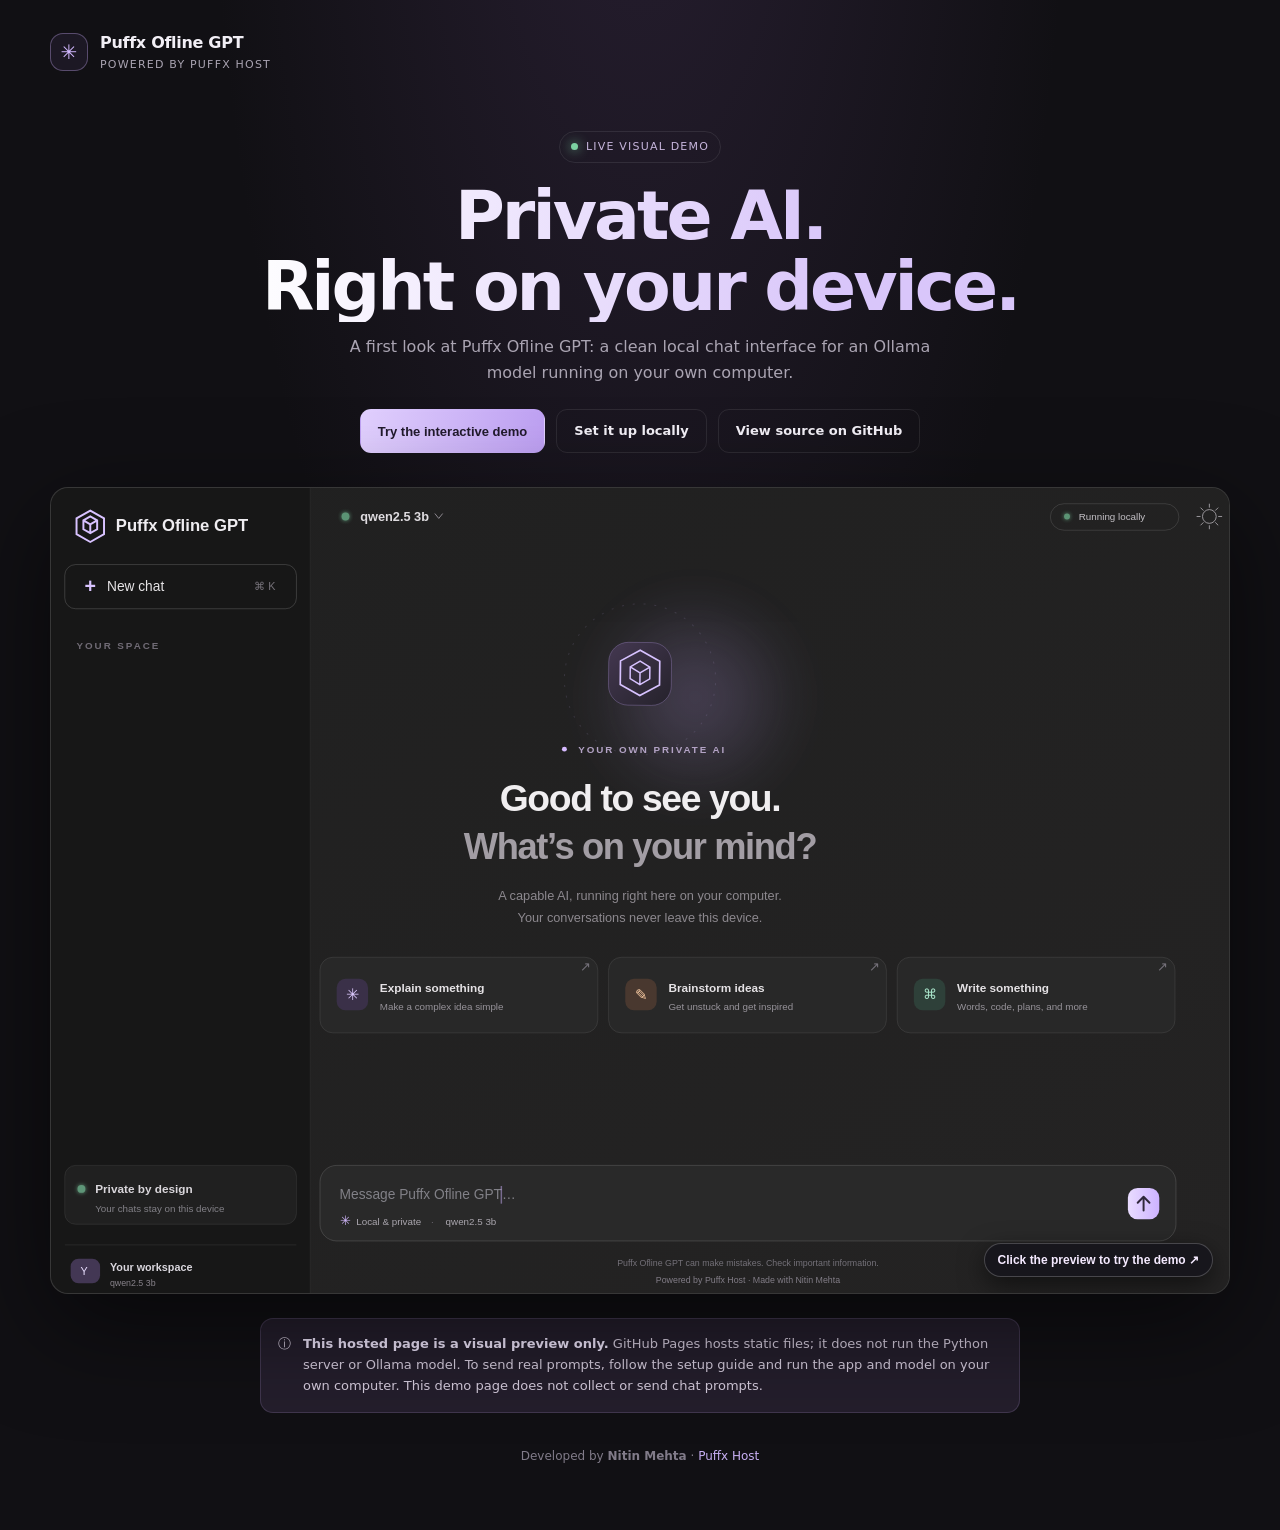
==== docs/index.html @ 3dc3c688 "Add clickable interactive chat preview" ====
<!doctype html>
<html lang="en">
<head>
  <meta charset="utf-8">
  <meta name="viewport" content="width=device-width, initial-scale=1">
  <meta name="theme-color" content="#17151c">
  <meta name="description" content="Preview Puffx Ofline GPT, a private local AI chat interface powered by Ollama.">
  <title>Puffx Ofline GPT — Live UI Demo</title>
  <style>
    :root{color-scheme:dark;--bg:#111014;--panel:#1a181e;--line:#ffffff16;--text:#f2eff6;--muted:#aaa4b2;--lilac:#d2b8ff;--lilac-ink:#211a2c}
    *{box-sizing:border-box}
    body{margin:0;min-height:100vh;background:radial-gradient(ellipse at 50% -20%,#49345d66,transparent 48%),var(--bg);color:var(--text);font:16px/1.6 system-ui,-apple-system,"Segoe UI",sans-serif}
    .wrap{width:min(1180px,calc(100% - 36px));margin:0 auto;padding:30px 0 64px}
    header{display:flex;align-items:center;gap:12px;margin:0 0 58px}
    .mark{width:38px;height:38px;display:grid;place-items:center;border:1px solid #ceb2ff55;border-radius:13px;color:var(--lilac);background:#b58bff12;font-size:20px}
    .brand{font-weight:700;letter-spacing:-.3px}.brand small{display:block;color:var(--muted);font-size:11px;font-weight:500;letter-spacing:1.2px;text-transform:uppercase}
    .hero{text-align:center;max-width:800px;margin:0 auto 34px}
    .eyebrow{display:inline-flex;align-items:center;gap:8px;padding:6px 11px;border:1px solid var(--line);border-radius:999px;color:#c6b5dc;font-size:11px;letter-spacing:1.2px;text-transform:uppercase}
    .eyebrow i{width:7px;height:7px;border-radius:50%;background:#7bd1a1;box-shadow:0 0 12px #7bd1a1;animation:pulse 1.8s ease-in-out infinite}
    h1{margin:18px 0 12px;font-size:clamp(38px,7vw,68px);line-height:1.04;letter-spacing:-3px;background:linear-gradient(90deg,#fff,#d9c6fa 75%);color:transparent;background-clip:text}
    .lead{max-width:620px;margin:0 auto;color:var(--muted);font-size:16px}
    .actions{display:flex;justify-content:center;flex-wrap:wrap;gap:11px;margin:24px 0 34px}
    .button{display:inline-flex;align-items:center;justify-content:center;min-height:44px;padding:0 17px;border:1px solid var(--line);border-radius:11px;color:var(--text);text-decoration:none;font-weight:650;font-size:13px;transition:transform .2s,border-color .2s,background .2s}
    .button:hover{transform:translateY(-2px);border-color:#d2b8ff66;background:#ffffff08}
    .button.primary{color:var(--lilac-ink);border-color:transparent;background:linear-gradient(100deg,#e2d1ff,#bea0f3)}
    .frame{overflow:hidden;border:1px solid #ffffff1a;border-radius:18px;background:#202020;box-shadow:0 30px 100px #0008;animation:rise .8s .15s both}
    .frame img{display:block;width:100%;height:auto}
    .preview-trigger{position:relative;display:block;width:100%;padding:0;text-align:left;color:inherit;cursor:pointer}
    .preview-trigger:focus-visible{outline:3px solid var(--lilac);outline-offset:4px}
    .preview-hint{position:absolute;z-index:1;right:16px;bottom:16px;padding:9px 13px;border:1px solid #ffffff35;border-radius:999px;background:#17151ce8;color:#f5eaff;font-size:12px;font-weight:700;box-shadow:0 8px 26px #0008;transition:transform .2s}
    .preview-trigger:hover .preview-hint{transform:translateY(-3px)}
    dialog{width:min(720px,calc(100% - 28px));max-height:min(800px,calc(100% - 30px));padding:0;border:1px solid #ffffff24;border-radius:20px;background:#17151c;color:var(--text);box-shadow:0 30px 120px #000c}
    dialog::backdrop{background:#07060bd9;backdrop-filter:blur(8px)}
    .demo-head{display:flex;align-items:center;justify-content:space-between;gap:16px;padding:17px 20px;border-bottom:1px solid var(--line)}
    .demo-brand{font-weight:700}.demo-brand small{display:block;color:var(--muted);font-size:11px;font-weight:500}
    .icon-button{width:38px;height:38px;border:1px solid var(--line);border-radius:10px;background:#ffffff08;color:var(--text);font-size:20px;cursor:pointer}
    .demo-feed{display:flex;flex-direction:column;gap:16px;min-height:270px;max-height:48vh;overflow:auto;padding:22px}
    .bubble{max-width:88%;padding:13px 15px;border:1px solid var(--line);border-radius:15px;background:#ffffff08;white-space:pre-wrap}
    .bubble.user{align-self:flex-end;border-color:#cdb1ff33;background:#b995ff1b}
    .bubble.assistant{align-self:flex-start}
    .demo-suggestions{display:flex;flex-wrap:wrap;gap:8px;padding:0 20px 16px}
    .suggestion{padding:8px 11px;border:1px solid var(--line);border-radius:999px;background:transparent;color:#ddd2eb;font:inherit;font-size:12px;cursor:pointer}
    .suggestion:hover{border-color:#d2b8ff88}
    .demo-form{display:flex;gap:10px;padding:14px 18px;border-top:1px solid var(--line)}
    .demo-input{flex:1;min-width:0;resize:vertical;max-height:110px;padding:12px 14px;border:1px solid #ffffff20;border-radius:13px;background:#201e25;color:var(--text);font:inherit}
    .demo-input:focus{outline:2px solid #d2b8ff88}
    .send-button{align-self:flex-end;min-height:44px;padding:0 16px;border:0;border-radius:12px;background:linear-gradient(100deg,#e2d1ff,#bea0f3);color:var(--lilac-ink);font-weight:750;cursor:pointer}
    .demo-caption{margin:0;padding:0 20px 16px;color:#a9a1b0;font-size:11px}
    .demo-local{display:inline-block;margin:0 20px 18px;color:#d1baff;font-size:12px}
    .note{display:flex;align-items:flex-start;gap:12px;max-width:760px;margin:24px auto 0;padding:15px 17px;border:1px solid #c9adf32b;border-radius:13px;background:#241e2c;color:#d4cbdc;font-size:13px}
    .note strong{color:#eee5fb}
    footer{margin-top:34px;text-align:center;color:#817b89;font-size:12px}
    footer a{color:#c8aff4;text-decoration:none}footer a:hover{text-decoration:underline}
    @keyframes pulse{50%{opacity:.45;transform:scale(.85)}}
    @keyframes rise{from{opacity:0;transform:translateY(16px)}to{opacity:1;transform:translateY(0)}}
    @media(max-width:600px){.wrap{width:min(100% - 22px,1180px);padding-top:17px}header{margin-bottom:38px}.hero{margin-bottom:24px}h1{letter-spacing:-1.8px}.lead{font-size:14px}.frame{border-radius:12px}.note{font-size:12px}}
    @media(prefers-reduced-motion:reduce){*,*::before,*::after{animation-duration:.01ms!important;animation-iteration-count:1!important;scroll-behavior:auto!important;transition-duration:.01ms!important}}
  </style>
</head>
<body>
  <main class="wrap">
    <header>
      <div class="mark" aria-hidden="true">✳</div>
      <div class="brand">Puffx Ofline GPT<small>Powered by Puffx Host</small></div>
    </header>
    <section class="hero" aria-labelledby="title">
      <span class="eyebrow"><i aria-hidden="true"></i> Live visual demo</span>
      <h1 id="title">Private AI.<br>Right on your device.</h1>
      <p class="lead">A first look at Puffx Ofline GPT: a clean local chat interface for an Ollama model running on your own computer.</p>
      <nav class="actions" aria-label="Project links">
        <button class="button primary" type="button" id="openDemo">Try the interactive demo</button>
        <a class="button" href="https://github.com/puffxhost/Puffx-Offline-GPT#quick-start">Set it up locally</a>
        <a class="button" href="https://github.com/puffxhost/Puffx-Offline-GPT">View source on GitHub</a>
      </nav>
    </section>
    <button class="frame preview-trigger" type="button" id="previewGraphic" aria-label="Click to open the interactive chat demo">
      <span class="preview-hint">Click the preview to try the demo ↗</span>
      <img src="puffx-ui-motion.svg" alt="Animated preview of the Puffx Ofline GPT chat interface. Click to open the interactive chat demo.">
    </button>
    <dialog id="demoDialog" aria-labelledby="demoTitle">
      <div class="demo-head">
        <div class="demo-brand" id="demoTitle">✳ Puffx Ofline GPT <small>Interactive UI preview · sample replies</small></div>
        <button class="icon-button" id="closeDemo" type="button" aria-label="Close demo">×</button>
      </div>
      <div class="demo-feed" id="demoFeed" aria-live="polite">
        <div class="bubble assistant">Hi! This is an interactive preview of the Puffx chat screen. Send a message to see how the interface works.</div>
      </div>
      <div class="demo-suggestions" aria-label="Try a sample prompt">
        <button class="suggestion" type="button">Explain offline AI</button>
        <button class="suggestion" type="button">Give me a study plan</button>
        <button class="suggestion" type="button">Write a Python hello world</button>
      </div>
      <form class="demo-form" id="demoForm">
        <textarea class="demo-input" id="demoInput" rows="1" placeholder="Message Puffx Ofline GPT…" aria-label="Type a demo message"></textarea>
        <button class="send-button" type="submit">Send</button>
      </form>
      <p class="demo-caption">Preview mode: replies are sample text, not generated by an AI model. Messages stay in this page and are not sent anywhere.</p>
      <a class="demo-local" href="http://127.0.0.1:8000">Already running it locally? Open your real Ollama chat ↗</a>
    </dialog>
    <aside class="note">
      <span aria-hidden="true">ⓘ</span>
      <div><strong>This hosted page is a visual preview only.</strong> GitHub Pages hosts static files; it does not run the Python server or Ollama model. To send real prompts, follow the setup guide and run the app and model on your own computer. This demo page does not collect or send chat prompts.</div>
    </aside>
    <footer>Developed by <strong>Nitin Mehta</strong> · <a href="https://puffxhost.com/">Puffx Host</a></footer>
  </main>
<script>
    const dialog = document.getElementById("demoDialog");
    const feed = document.getElementById("demoFeed");
    const input = document.getElementById("demoInput");
    function openDemo() {
      if (!dialog.open) dialog.showModal();
      input.focus();
    }
    document.getElementById("openDemo").addEventListener("click", openDemo);
    document.getElementById("previewGraphic").addEventListener("click", openDemo);
    document.getElementById("closeDemo").addEventListener("click", () => dialog.close());
    dialog.addEventListener("click", event => {
      if (event.target === dialog) dialog.close();
    });
    function addBubble(text, role) {
      const bubble = document.createElement("div");
      bubble.className = "bubble " + role;
      bubble.textContent = text;
      feed.appendChild(bubble);
      feed.scrollTop = feed.scrollHeight;
    }
    function sampleReply(prompt) {
      const text = prompt.toLowerCase();
      if (text.includes("offline") || text.includes("internet") || text.includes("local")) {
        return "Offline AI runs a downloaded model on your own computer. Puffx sends your message to Ollama on that same device, so prompts do not need a cloud AI service. Download the model once while online, then run it locally.";
      }
      if (text.includes("study") || text.includes("plan")) {
        return "Here is a simple study plan:\n\n1. Choose one clear topic.\n2. Study it for 25 minutes.\n3. Take a 5-minute break.\n4. Write down three key points from memory.\n5. Review them tomorrow.";
      }
      if (text.includes("python") || text.includes("code") || text.includes("hello")) {
        return "A Python hello-world example:\n\nprint(\"Hello, world!\")\n\nSave it as hello.py and run it with: python hello.py";
      }
      return "Thanks for trying Puffx Ofline GPT! This hosted page is a UI preview and uses sample replies. Run Puffx locally with Ollama to get responses from your selected AI model.";
    }
    document.getElementById("demoForm").addEventListener("submit", event => {
      event.preventDefault();
      const prompt = input.value.trim();
      if (!prompt) return;
      addBubble(prompt, "user");
      input.value = "";
      window.setTimeout(() => addBubble(sampleReply(prompt), "assistant"), 320);
    });
    document.querySelectorAll(".suggestion").forEach(button => {
      button.addEventListener("click", () => {
        input.value = button.textContent;
        document.getElementById("demoForm").requestSubmit();
      });
    });
  </script>
  </body>
</html>
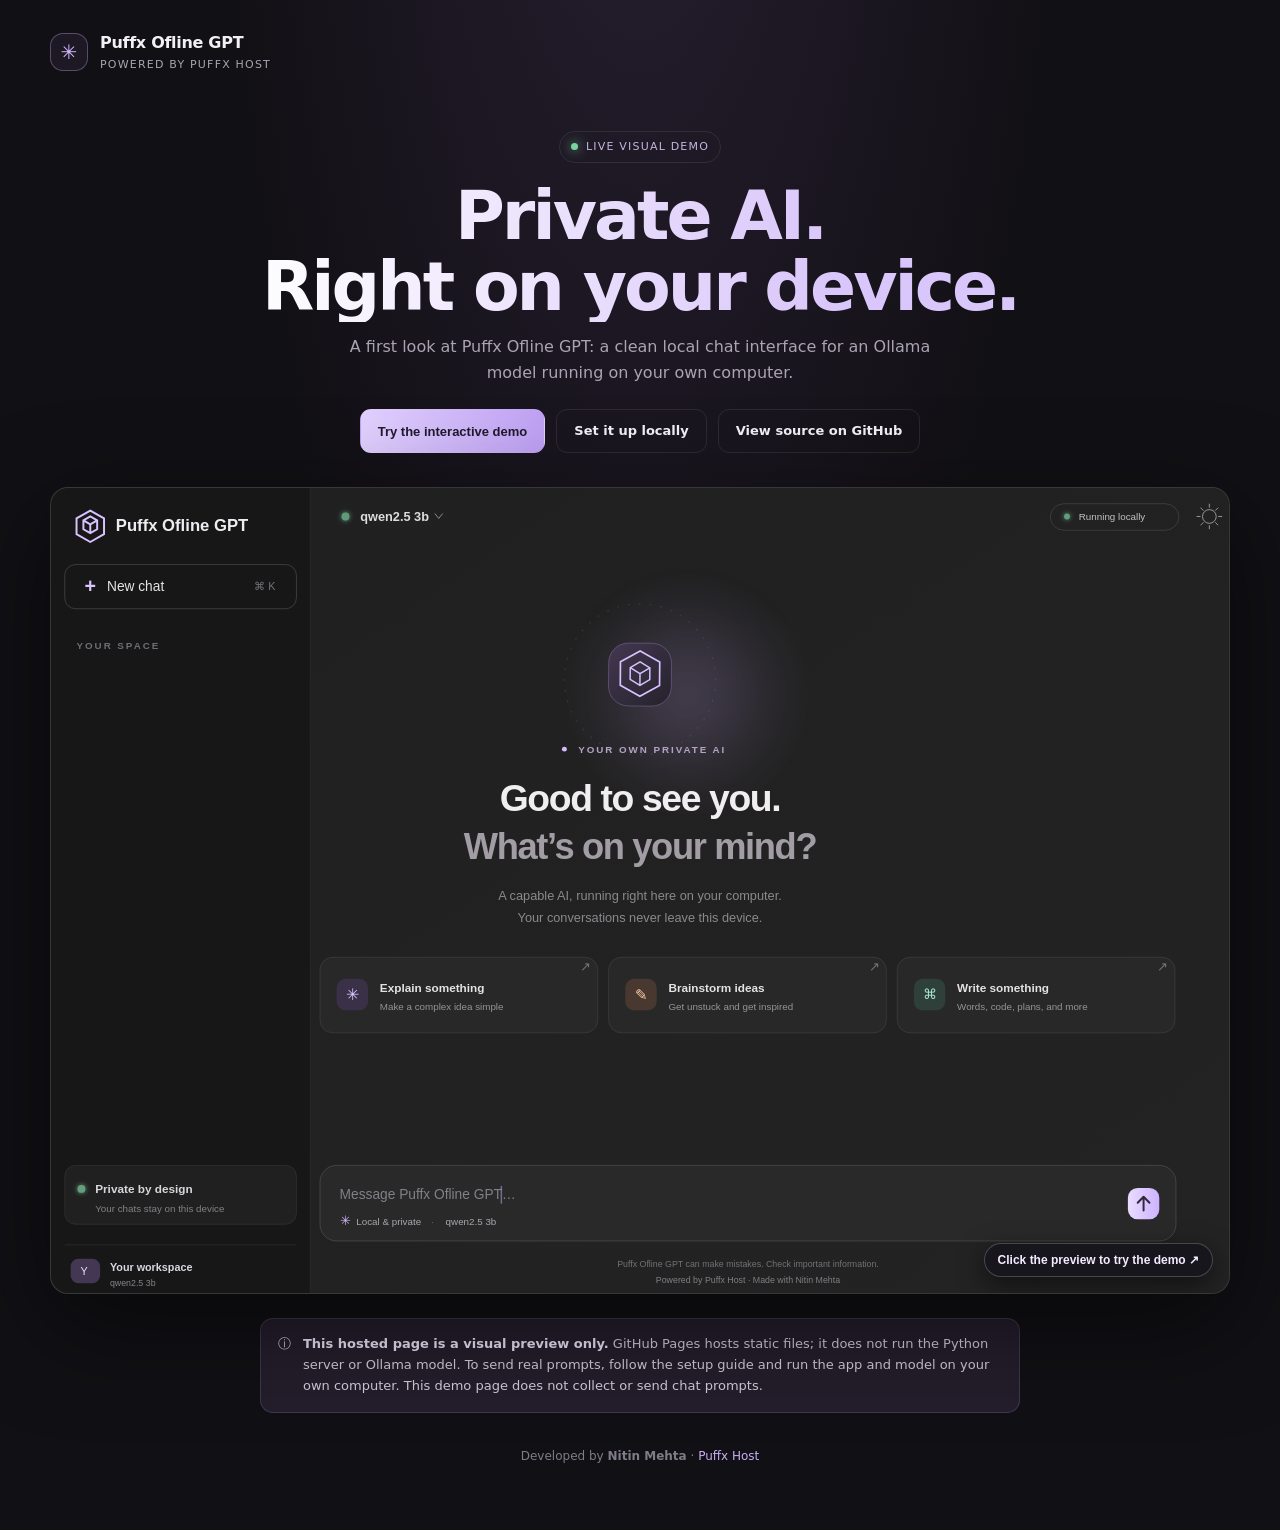
==== commit fa0b3fe5: "Rotate demo chat prompts in composer" ====
--- a/docs/index.html
+++ b/docs/index.html
@@ -107,13 +107,50 @@
     const dialog = document.getElementById("demoDialog");
     const feed = document.getElementById("demoFeed");
     const input = document.getElementById("demoInput");
+    const rotatingPrompts = [
+      "Who is Nitin Mehta?",
+      "What is Puffx Host?",
+      "What does offline AI mean?",
+      "How does Ollama work?",
+      "Mujhe offline AI samjhao",
+      "Give me a simple study plan",
+      "Write a Python hello world",
+      "Suggest a creative project idea"
+    ];
+    let promptIndex = -1;
+    let placeholderTimer = null;
+    const prefersReducedMotion = window.matchMedia("(prefers-reduced-motion: reduce)").matches;
+    function stopPlaceholderRotation() {
+      window.clearInterval(placeholderTimer);
+      placeholderTimer = null;
+    }
+    function startPlaceholderRotation() {
+      stopPlaceholderRotation();
+      if (prefersReducedMotion || input.value.trim()) return;
+      const rotatePrompt = () => {
+        if (!dialog.open || input.value.trim()) {
+          stopPlaceholderRotation();
+          return;
+        }
+        promptIndex = (promptIndex + 1) % rotatingPrompts.length;
+        input.placeholder = rotatingPrompts[promptIndex];
+      };
+      rotatePrompt();
+      placeholderTimer = window.setInterval(rotatePrompt, 2600);
+    }
     function openDemo() {
       if (!dialog.open) dialog.showModal();
+      startPlaceholderRotation();
       input.focus();
     }
     document.getElementById("openDemo").addEventListener("click", openDemo);
     document.getElementById("previewGraphic").addEventListener("click", openDemo);
     document.getElementById("closeDemo").addEventListener("click", () => dialog.close());
+    dialog.addEventListener("close", stopPlaceholderRotation);
+    input.addEventListener("input", () => {
+      if (input.value.trim()) stopPlaceholderRotation();
+      else if (dialog.open) startPlaceholderRotation();
+    });
     dialog.addEventListener("click", event => {
       if (event.target === dialog) dialog.close();
     });
@@ -126,6 +163,12 @@
     }
     function sampleReply(prompt) {
       const text = prompt.toLowerCase();
+      if (text.includes("nitin mehta") || text.includes("who is nitin")) {
+        return "Nitin Mehta is the developer of Puffx Ofline GPT. The project is maintained under the Puffx Host brand.";
+      }
+      if (text.includes("puffx host")) {
+        return "Puffx Host is the brand behind this project. Puffx Ofline GPT is developed by Nitin Mehta under Puffx Host.";
+      }
       if (text.includes("offline") || text.includes("internet") || text.includes("local")) {
         return "Offline AI runs a downloaded model on your own computer. Puffx sends your message to Ollama on that same device, so prompts do not need a cloud AI service. Download the model once while online, then run it locally.";
       }
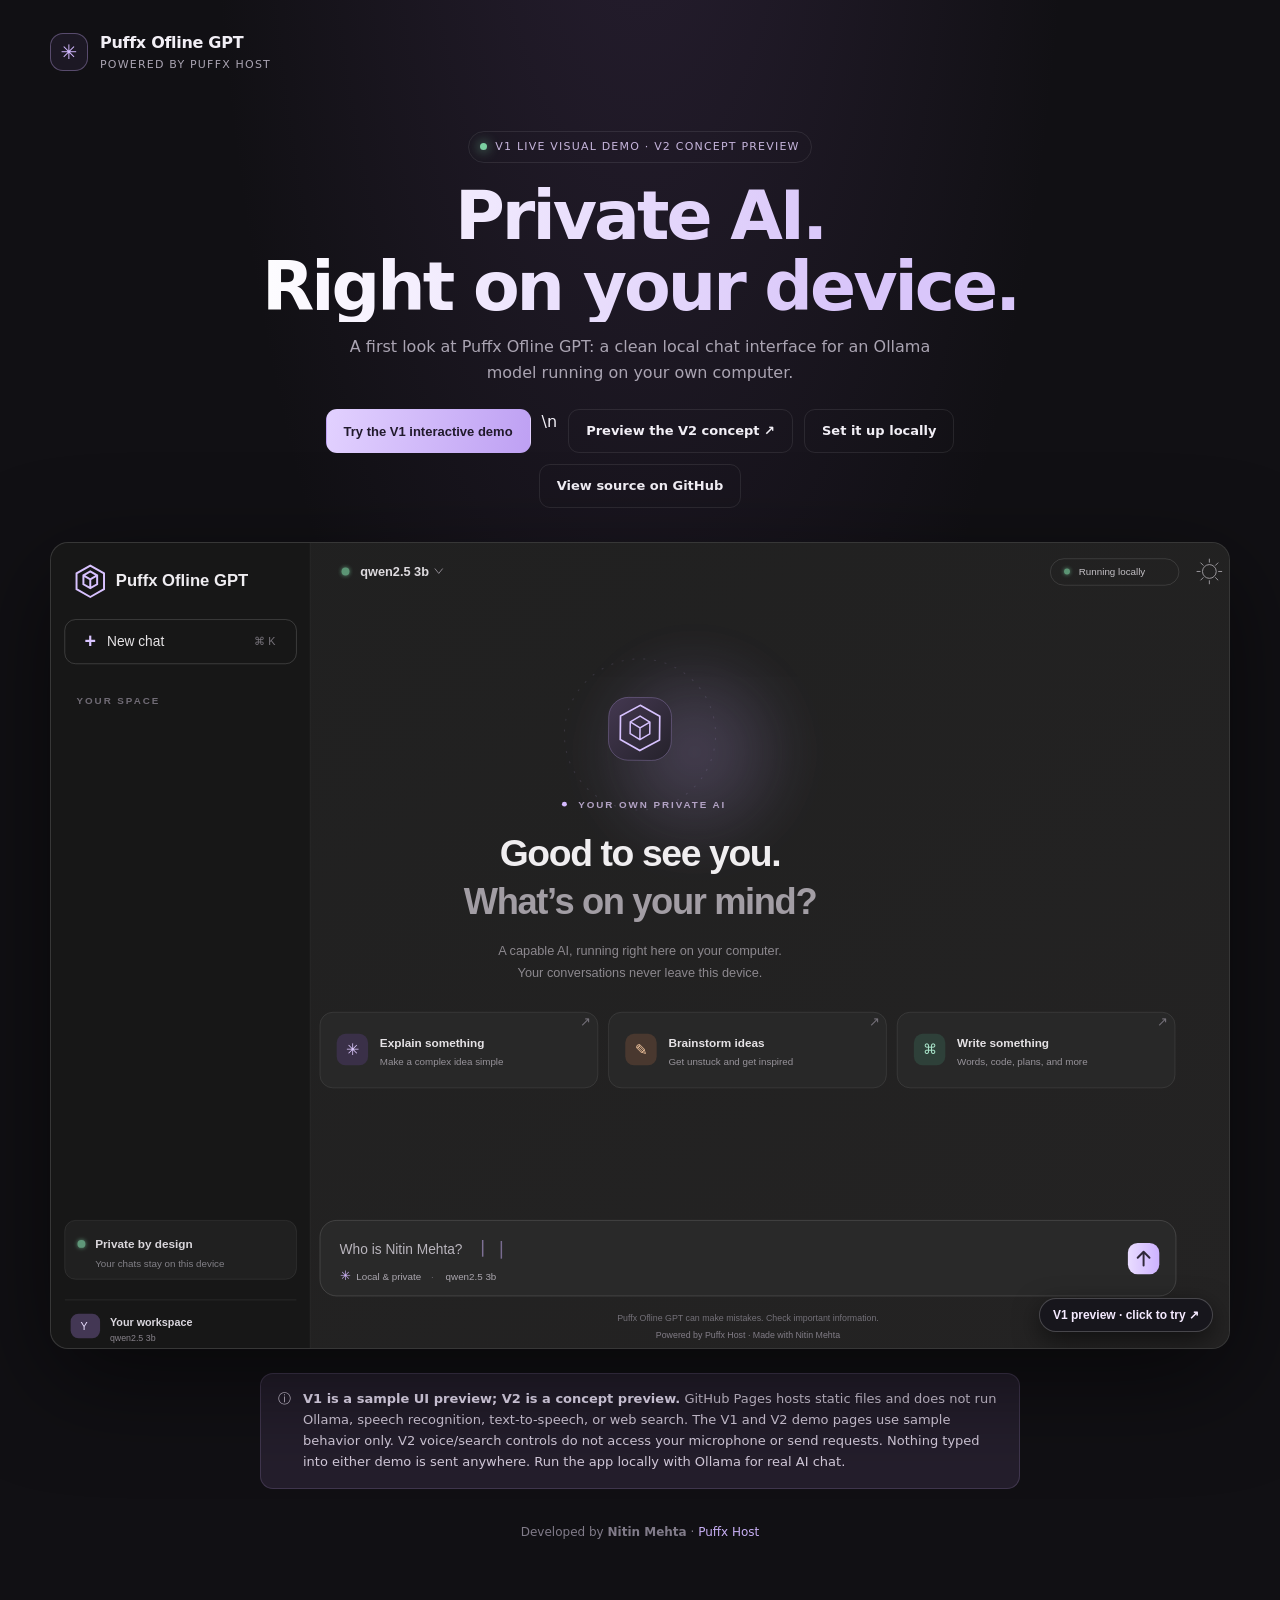
==== commit 0c168dbd: "docs: add V1 and V2 choices to hosted demo" ====
--- a/docs/index.html
+++ b/docs/index.html
@@ -64,22 +64,22 @@
       <div class="brand">Puffx Ofline GPT<small>Powered by Puffx Host</small></div>
     </header>
     <section class="hero" aria-labelledby="title">
-      <span class="eyebrow"><i aria-hidden="true"></i> Live visual demo</span>
+      <span class="eyebrow"><i aria-hidden="true"></i> V1 live visual demo · V2 concept preview</span>
       <h1 id="title">Private AI.<br>Right on your device.</h1>
       <p class="lead">A first look at Puffx Ofline GPT: a clean local chat interface for an Ollama model running on your own computer.</p>
       <nav class="actions" aria-label="Project links">
-        <button class="button primary" type="button" id="openDemo">Try the interactive demo</button>
+        <button class="button primary" type="button" id="openDemo">Try the V1 interactive demo</button>\n        <a class="button" href="v2-preview.html">Preview the V2 concept ↗</a>
         <a class="button" href="https://github.com/puffxhost/Puffx-Offline-GPT#quick-start">Set it up locally</a>
         <a class="button" href="https://github.com/puffxhost/Puffx-Offline-GPT">View source on GitHub</a>
       </nav>
     </section>
-    <button class="frame preview-trigger" type="button" id="previewGraphic" aria-label="Click to open the interactive chat demo">
-      <span class="preview-hint">Click the preview to try the demo ↗</span>
+    <button class="frame preview-trigger" type="button" id="previewGraphic" aria-label="Click to open the V1 interactive chat demo">
+      <span class="preview-hint">V1 preview · click to try ↗</span>
       <img src="puffx-ui-motion.svg" alt="Animated preview of the Puffx Ofline GPT chat interface. Click to open the interactive chat demo.">
     </button>
     <dialog id="demoDialog" aria-labelledby="demoTitle">
       <div class="demo-head">
-        <div class="demo-brand" id="demoTitle">✳ Puffx Ofline GPT <small>Interactive UI preview · sample replies</small></div>
+        <div class="demo-brand" id="demoTitle">✳ Puffx Ofline GPT V1 <small>Interactive UI preview · sample replies</small></div>
         <button class="icon-button" id="closeDemo" type="button" aria-label="Close demo">×</button>
       </div>
       <div class="demo-feed" id="demoFeed" aria-live="polite">
@@ -99,7 +99,7 @@
     </dialog>
     <aside class="note">
       <span aria-hidden="true">ⓘ</span>
-      <div><strong>This hosted page is a visual preview only.</strong> GitHub Pages hosts static files; it does not run the Python server or Ollama model. To send real prompts, follow the setup guide and run the app and model on your own computer. This demo page does not collect or send chat prompts.</div>
+      <div><strong>V1 is a sample UI preview; V2 is a concept preview.</strong> GitHub Pages hosts static files and does not run Ollama, speech recognition, text-to-speech, or web search. The V1 and V2 demo pages use sample behavior only. V2 voice/search controls do not access your microphone or send requests. Nothing typed into either demo is sent anywhere. Run the app locally with Ollama for real AI chat.</div>
     </aside>
     <footer>Developed by <strong>Nitin Mehta</strong> · <a href="https://puffxhost.com/">Puffx Host</a></footer>
   </main>
@@ -144,7 +144,7 @@
       input.focus();
     }
     document.getElementById("openDemo").addEventListener("click", openDemo);
-    document.getElementById("previewGraphic").addEventListener("click", openDemo);
+    document.getElementById("previewGraphic").addEventListener("click", openDemo);\n    if (window.location.hash === "#v1-demo") openDemo();
     document.getElementById("closeDemo").addEventListener("click", () => dialog.close());
     dialog.addEventListener("close", stopPlaceholderRotation);
     input.addEventListener("input", () => {
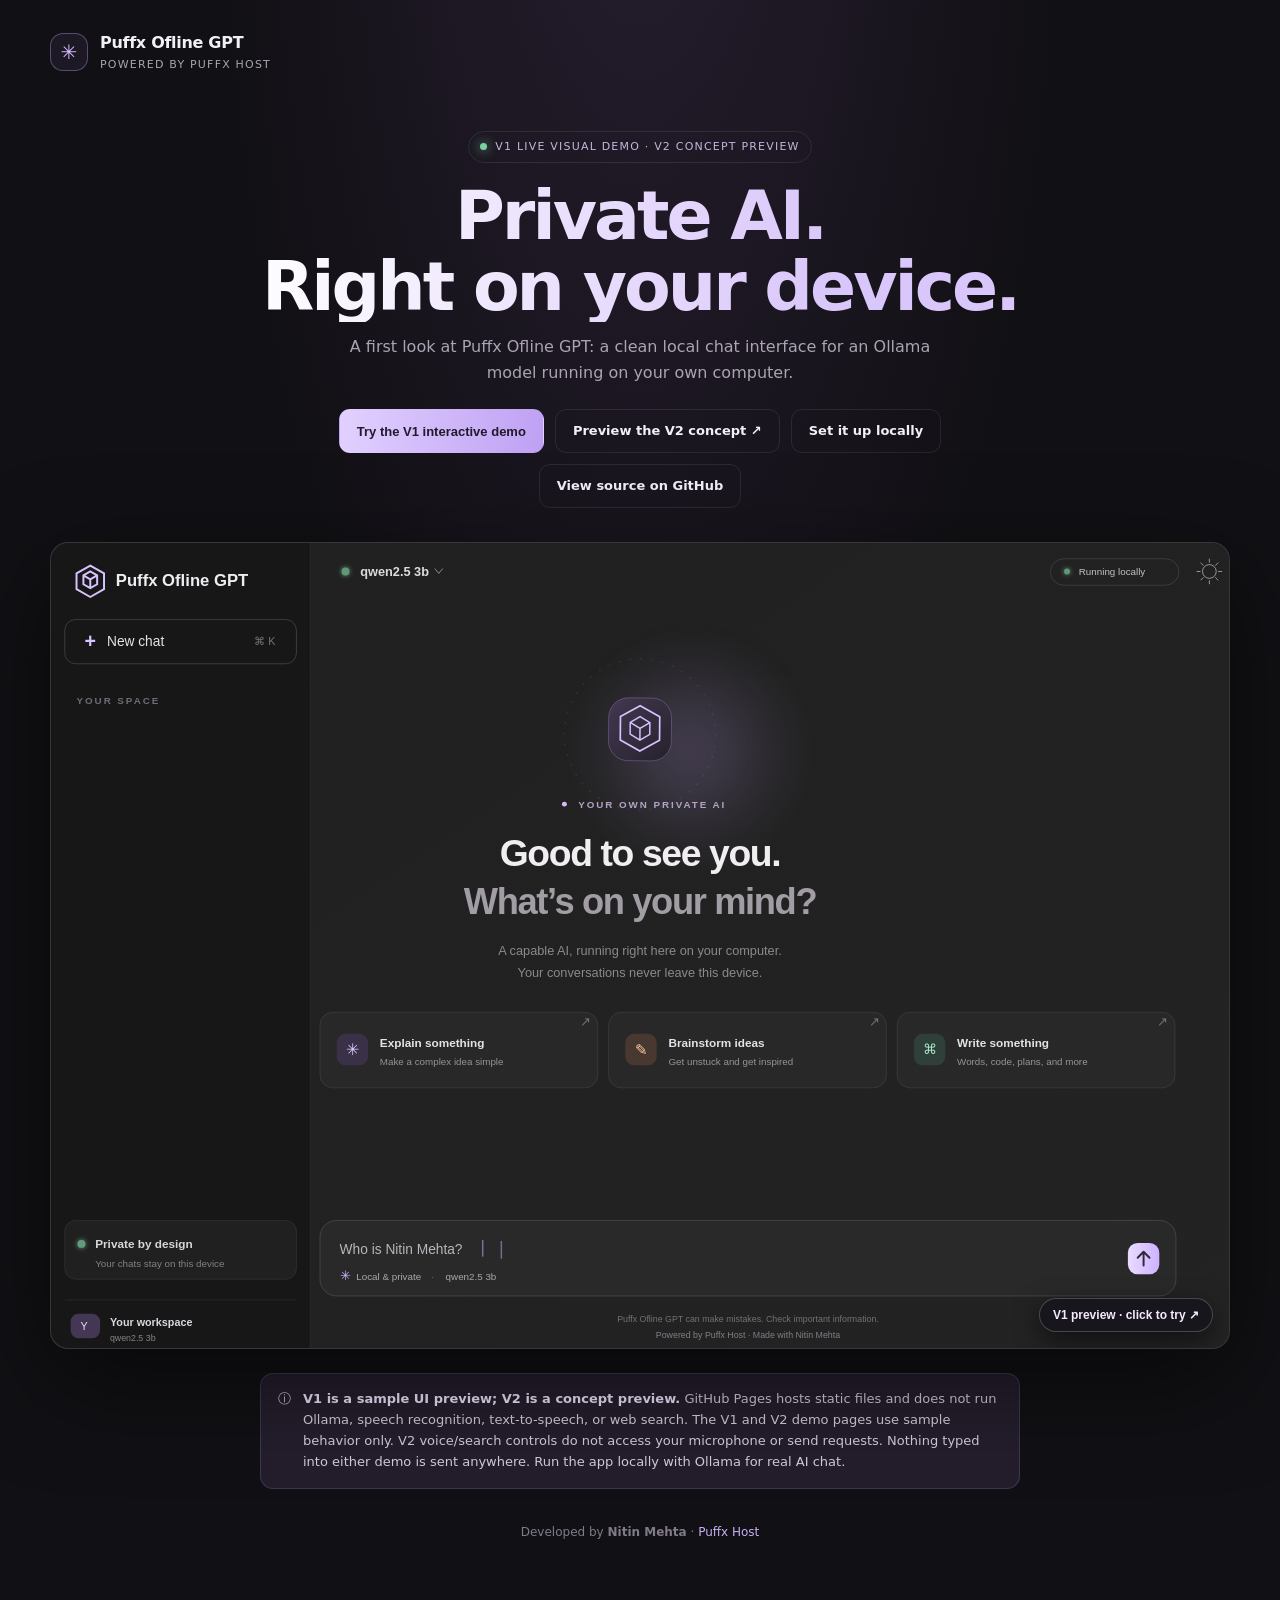
==== commit 1609a674: "fix: format V1 and V2 demo page links" ====
--- a/docs/index.html
+++ b/docs/index.html
@@ -68,7 +68,8 @@
       <h1 id="title">Private AI.<br>Right on your device.</h1>
       <p class="lead">A first look at Puffx Ofline GPT: a clean local chat interface for an Ollama model running on your own computer.</p>
       <nav class="actions" aria-label="Project links">
-        <button class="button primary" type="button" id="openDemo">Try the V1 interactive demo</button>\n        <a class="button" href="v2-preview.html">Preview the V2 concept ↗</a>
+        <button class="button primary" type="button" id="openDemo">Try the V1 interactive demo</button>
+        <a class="button" href="v2-preview.html">Preview the V2 concept ↗</a>
         <a class="button" href="https://github.com/puffxhost/Puffx-Offline-GPT#quick-start">Set it up locally</a>
         <a class="button" href="https://github.com/puffxhost/Puffx-Offline-GPT">View source on GitHub</a>
       </nav>
@@ -144,7 +145,8 @@
       input.focus();
     }
     document.getElementById("openDemo").addEventListener("click", openDemo);
-    document.getElementById("previewGraphic").addEventListener("click", openDemo);\n    if (window.location.hash === "#v1-demo") openDemo();
+    document.getElementById("previewGraphic").addEventListener("click", openDemo);
+    if (window.location.hash === "#v1-demo") openDemo();
     document.getElementById("closeDemo").addEventListener("click", () => dialog.close());
     dialog.addEventListener("close", stopPlaceholderRotation);
     input.addEventListener("input", () => {
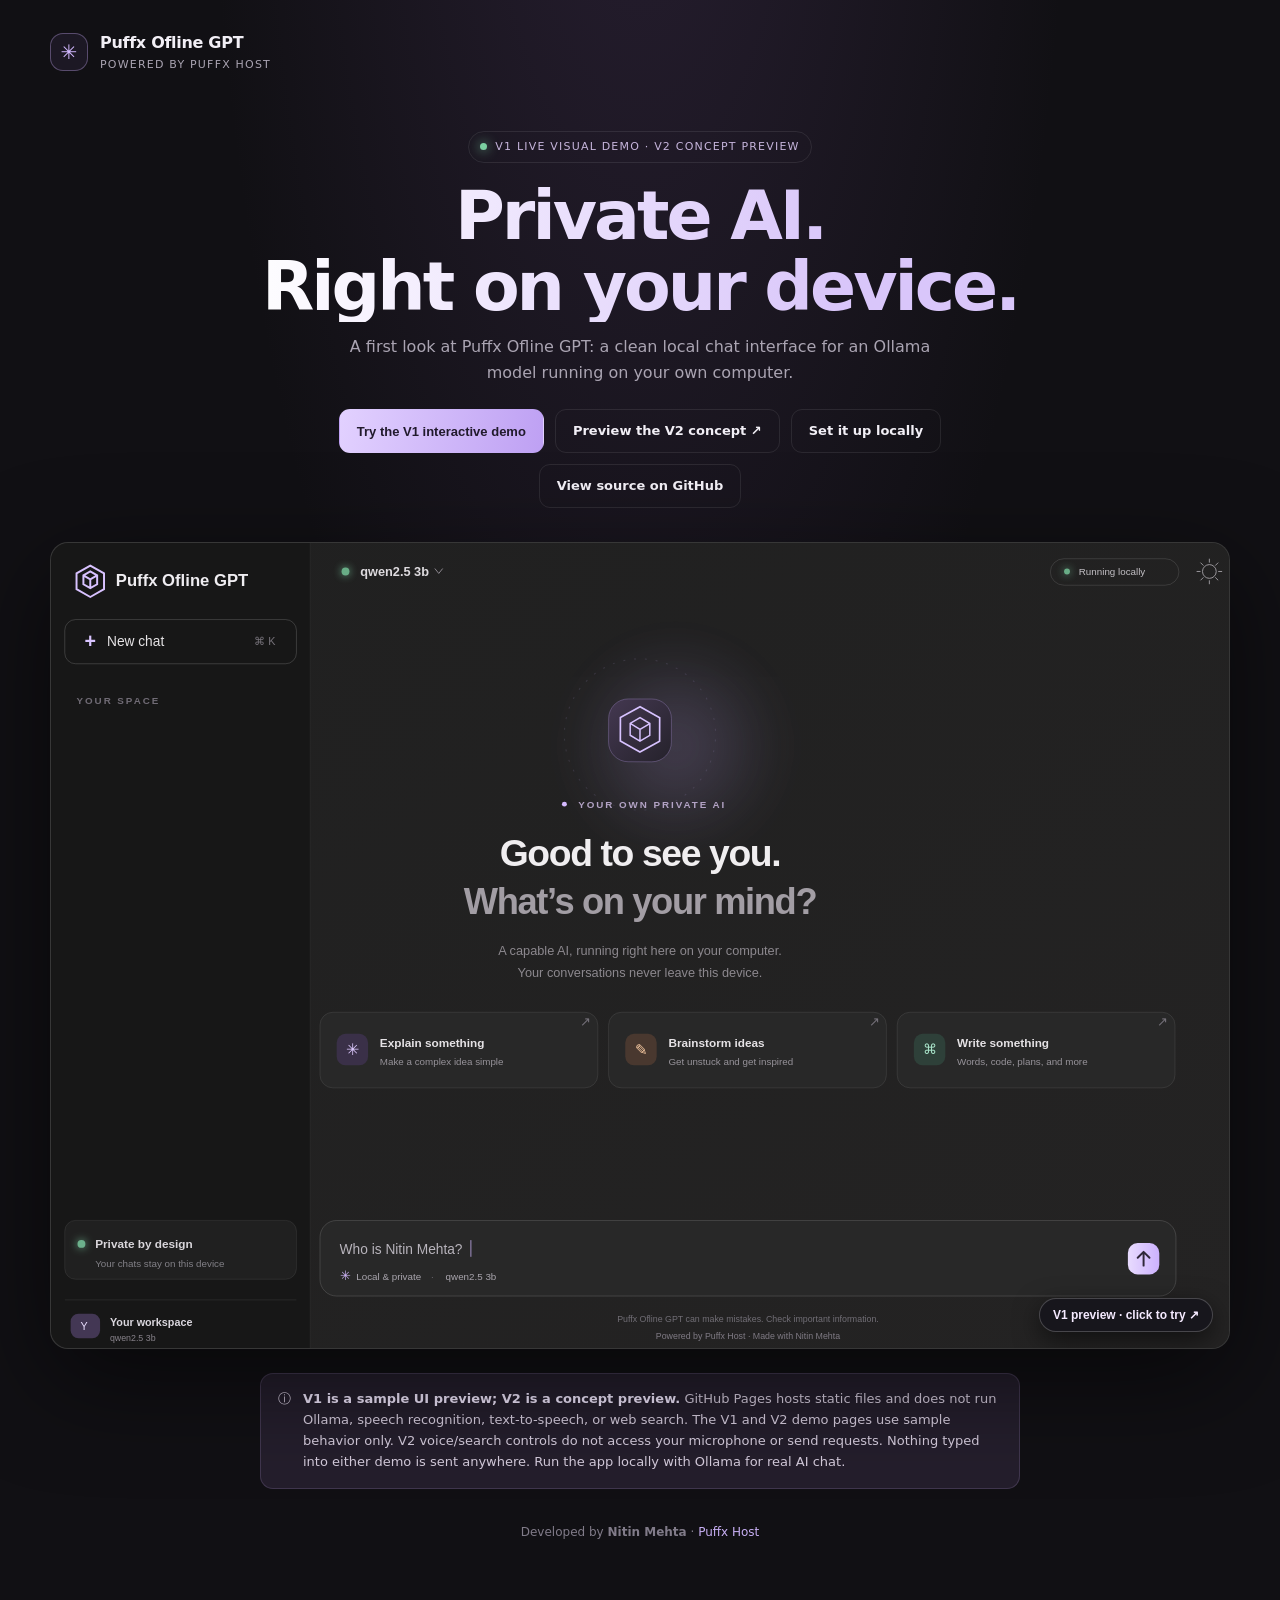
==== commit 4fe92395: "Link homepage V1 demo to full-page preview" ====
--- a/docs/index.html
+++ b/docs/index.html
@@ -140,13 +140,11 @@
       placeholderTimer = window.setInterval(rotatePrompt, 2600);
     }
     function openDemo() {
-      if (!dialog.open) dialog.showModal();
-      startPlaceholderRotation();
-      input.focus();
+      window.location.href = "v1-preview.html";
     }
     document.getElementById("openDemo").addEventListener("click", openDemo);
     document.getElementById("previewGraphic").addEventListener("click", openDemo);
-    if (window.location.hash === "#v1-demo") openDemo();
+    if (window.location.hash === "#v1-demo") window.location.replace("v1-preview.html");
     document.getElementById("closeDemo").addEventListener("click", () => dialog.close());
     dialog.addEventListener("close", stopPlaceholderRotation);
     input.addEventListener("input", () => {
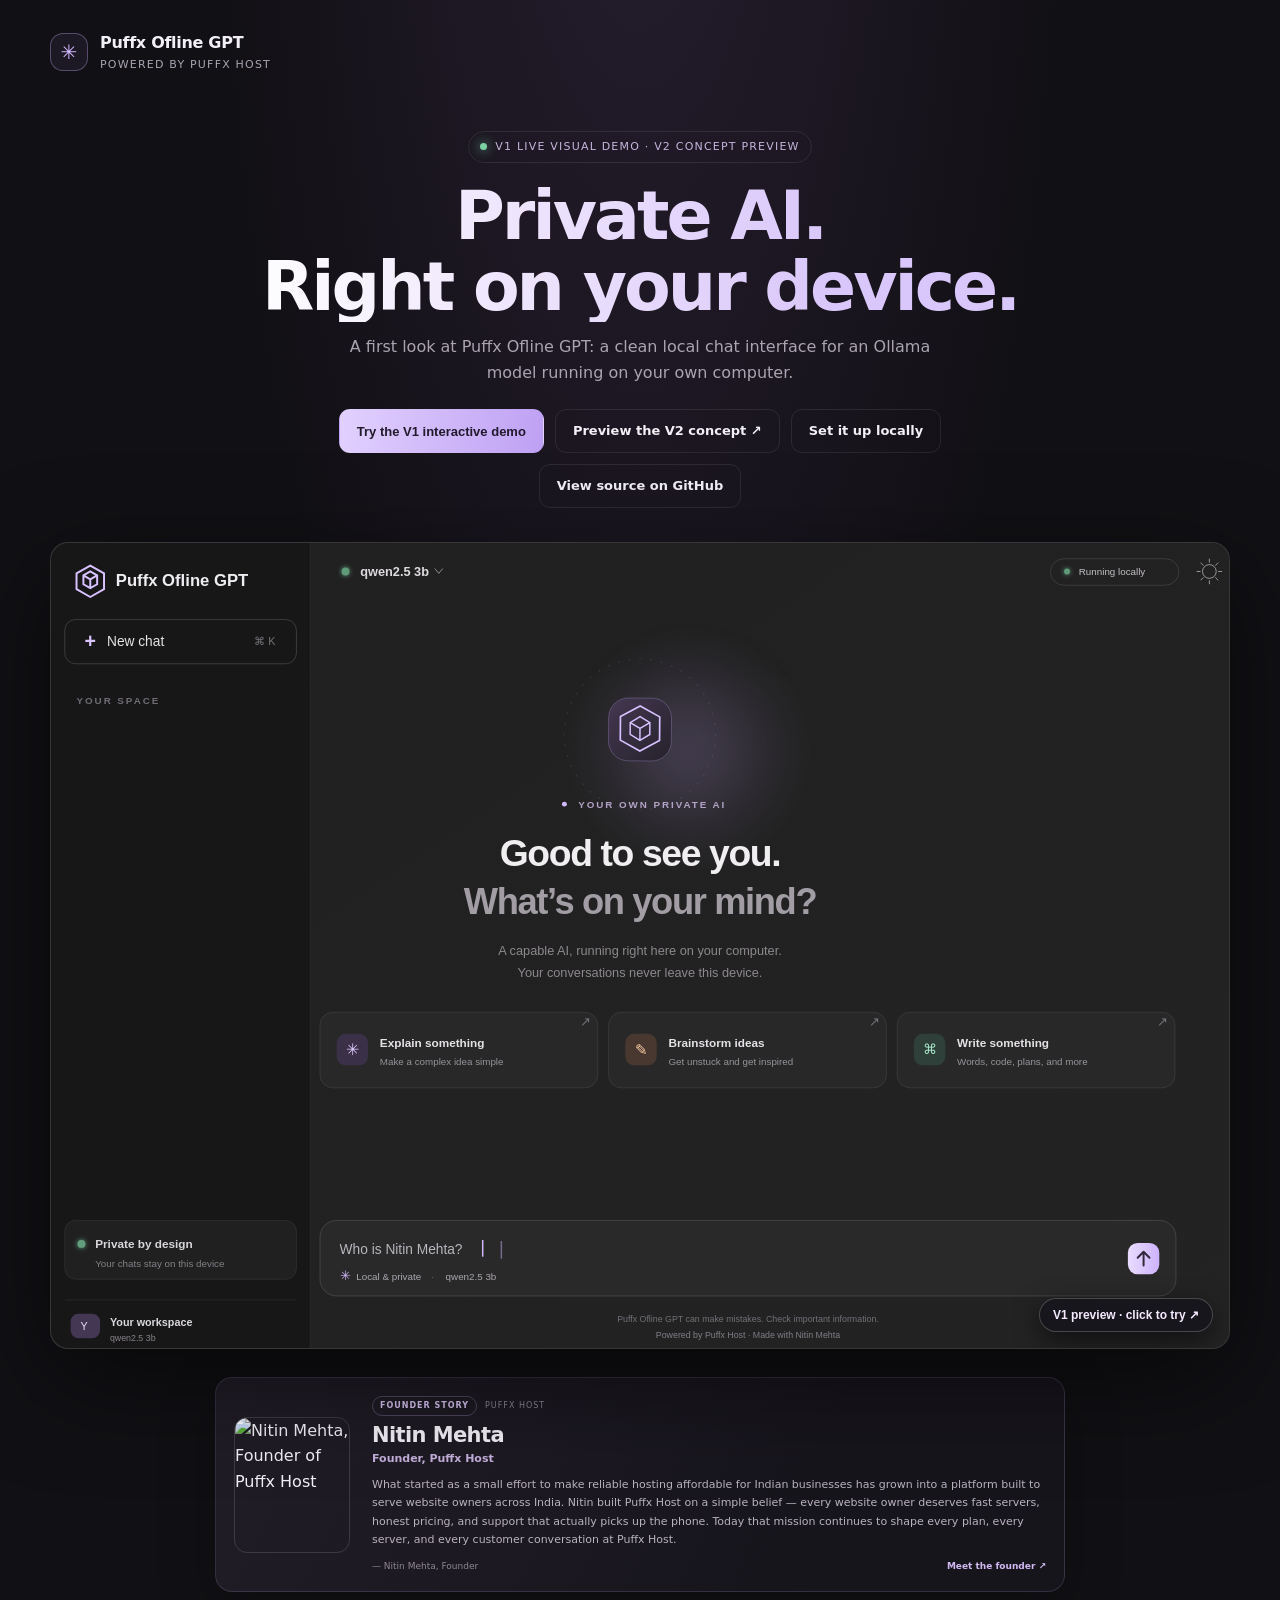
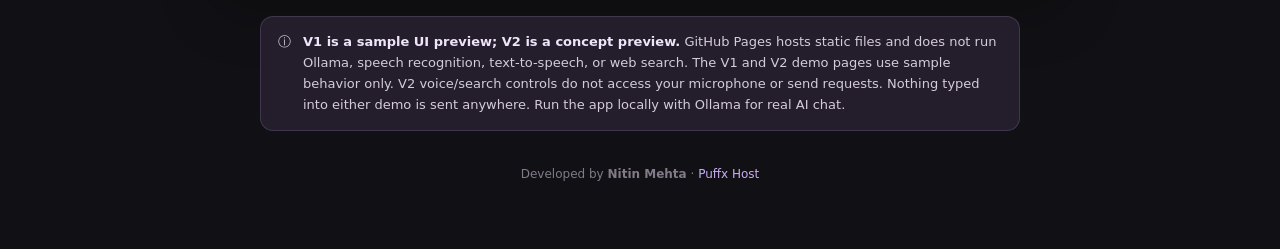
==== commit fa74c747: "Add a compact founder story to the project homepage" ====
--- a/docs/index.html
+++ b/docs/index.html
@@ -55,6 +55,8 @@
     @keyframes rise{from{opacity:0;transform:translateY(16px)}to{opacity:1;transform:translateY(0)}}
     @media(max-width:600px){.wrap{width:min(100% - 22px,1180px);padding-top:17px}header{margin-bottom:38px}.hero{margin-bottom:24px}h1{letter-spacing:-1.8px}.lead{font-size:14px}.frame{border-radius:12px}.note{font-size:12px}}
     @media(prefers-reduced-motion:reduce){*,*::before,*::after{animation-duration:.01ms!important;animation-iteration-count:1!important;scroll-behavior:auto!important;transition-duration:.01ms!important}}
+    .founder-story{display:grid;grid-template-columns:116px minmax(0,1fr);gap:22px;align-items:center;max-width:850px;margin:28px auto 0;padding:18px;border:1px solid #d2b8ff27;border-radius:17px;background:linear-gradient(115deg,#211d27,#17151c 68%);box-shadow:0 18px 55px #0004}.founder-photo{width:116px;height:136px;object-fit:cover;object-position:center 34%;border:1px solid #ffffff22;border-radius:13px}.founder-label{display:flex;gap:8px;align-items:center}.founder-label span:first-child{padding:3px 7px;border:1px solid #d2b8ff44;border-radius:999px;color:#d8c4f4;font-size:8px;line-height:1.4;letter-spacing:1px;font-weight:800}.founder-label span:last-child{color:#8f8797;font-size:8px;letter-spacing:1px}.founder-copy h2{margin:7px 0 0;font-size:21px;line-height:1.2;letter-spacing:-.6px}.founder-role{margin:2px 0 9px;color:#c4b0dc;font-size:11px;font-weight:650}.founder-text{margin:0;color:#b9b2c0;font-size:11px;line-height:1.65}.founder-bottom{display:flex;justify-content:space-between;align-items:center;gap:10px;margin-top:10px;color:#8f8797;font-size:9px}.founder-bottom a{color:#d0b9f2;text-decoration:none;font-weight:700}.founder-bottom a:hover{text-decoration:underline}
+    @media(max-width:600px){.founder-story{grid-template-columns:78px minmax(0,1fr);gap:13px;margin-top:20px;padding:12px}.founder-photo{width:78px;height:98px;border-radius:10px}.founder-copy h2{font-size:17px}.founder-text{font-size:10px;line-height:1.5}.founder-bottom{align-items:flex-start;flex-direction:column;gap:3px}}
   </style>
 </head>
 <body>
@@ -78,6 +80,16 @@
       <span class="preview-hint">V1 preview · click to try ↗</span>
       <img src="puffx-ui-motion.svg" alt="Animated preview of the Puffx Ofline GPT chat interface. Click to open the interactive chat demo.">
     </button>
+    <section class="founder-story" id="founder-story" aria-labelledby="founder-story-title">
+      <img class="founder-photo" src="https://puffxhost.com/assets/nitin.jpg" alt="Nitin Mehta, Founder of Puffx Host" loading="lazy">
+      <div class="founder-copy">
+        <div class="founder-label"><span>FOUNDER STORY</span><span>PUFFX HOST</span></div>
+        <h2 id="founder-story-title">Nitin Mehta</h2>
+        <p class="founder-role">Founder, Puffx Host</p>
+        <p class="founder-text">What started as a small effort to make reliable hosting affordable for Indian businesses has grown into a platform built to serve website owners across India. Nitin built Puffx Host on a simple belief — every website owner deserves fast servers, honest pricing, and support that actually picks up the phone. Today that mission continues to shape every plan, every server, and every customer conversation at Puffx Host.</p>
+        <div class="founder-bottom"><span>— Nitin Mehta, Founder</span><a href="https://puffxhost.com/founder" target="_blank" rel="noopener noreferrer">Meet the founder ↗</a></div>
+      </div>
+    </section>
     <dialog id="demoDialog" aria-labelledby="demoTitle">
       <div class="demo-head">
         <div class="demo-brand" id="demoTitle">✳ Puffx Ofline GPT V1 <small>Interactive UI preview · sample replies</small></div>
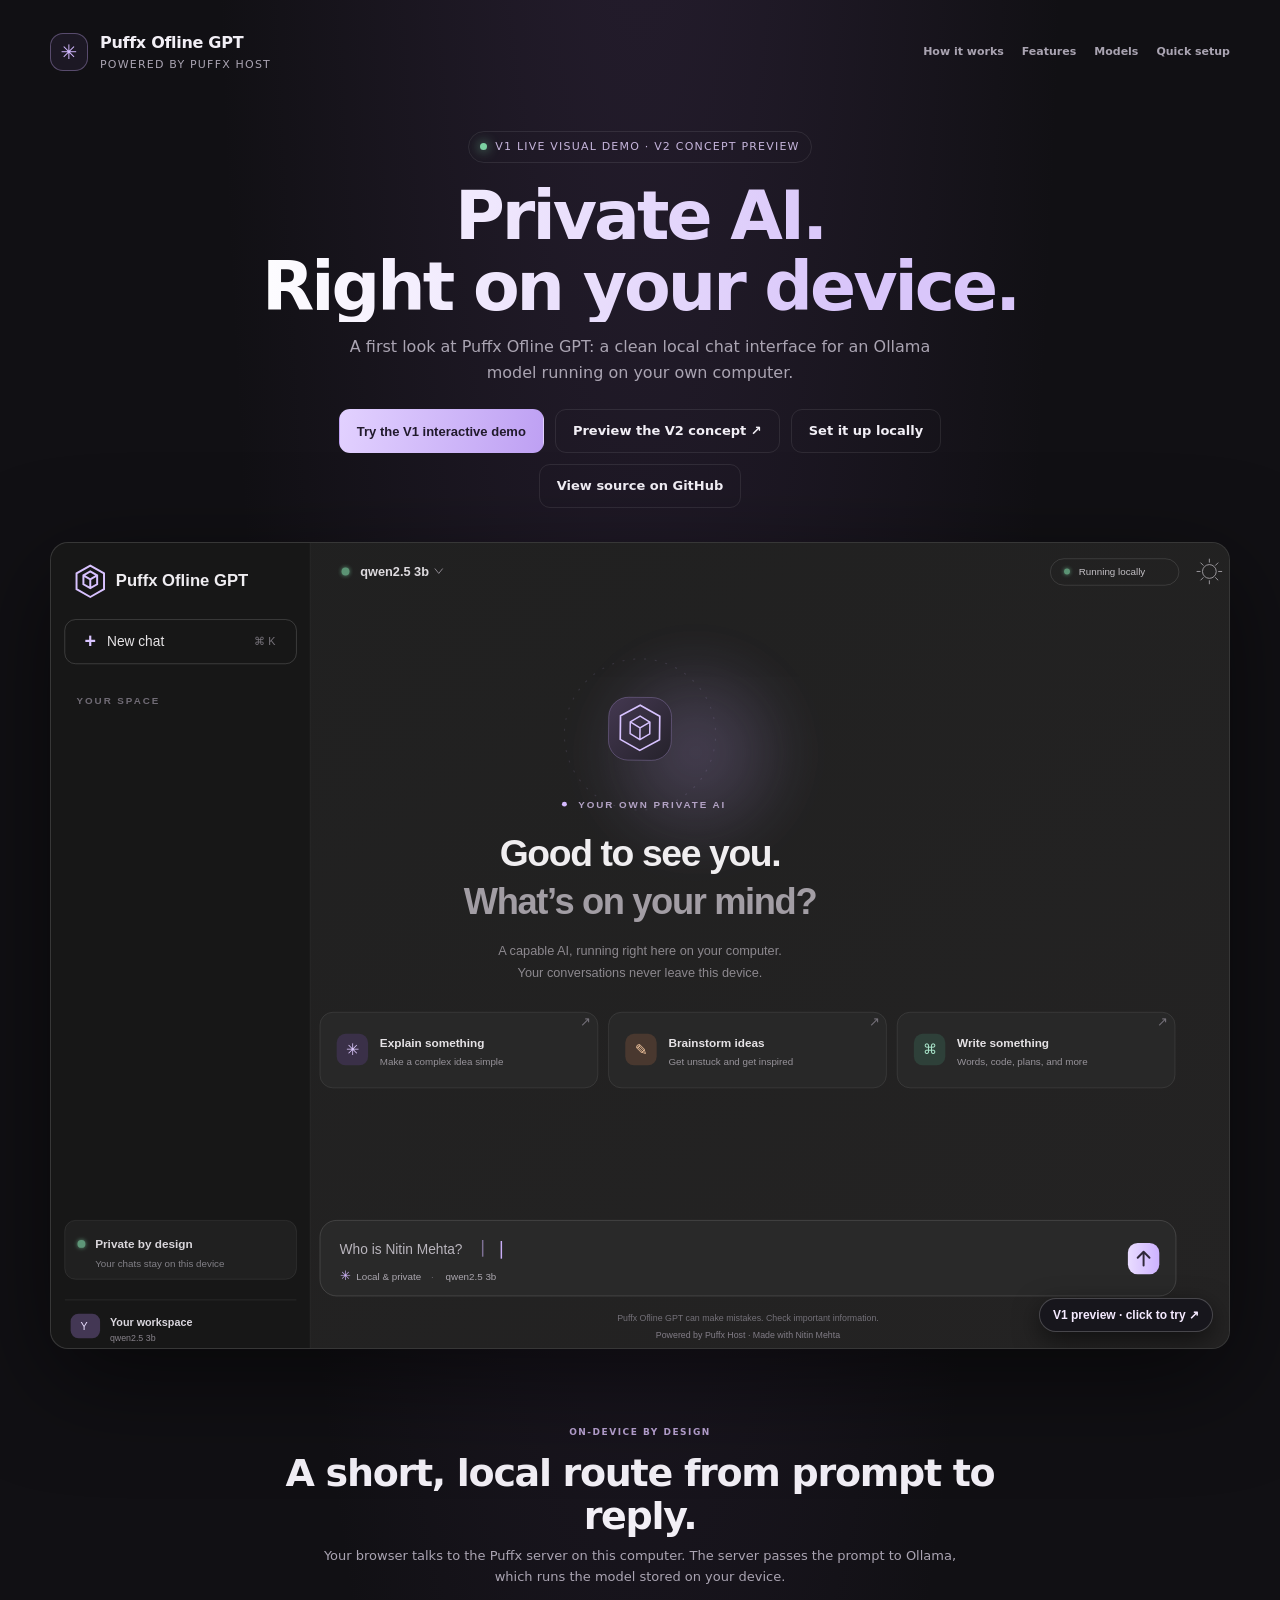
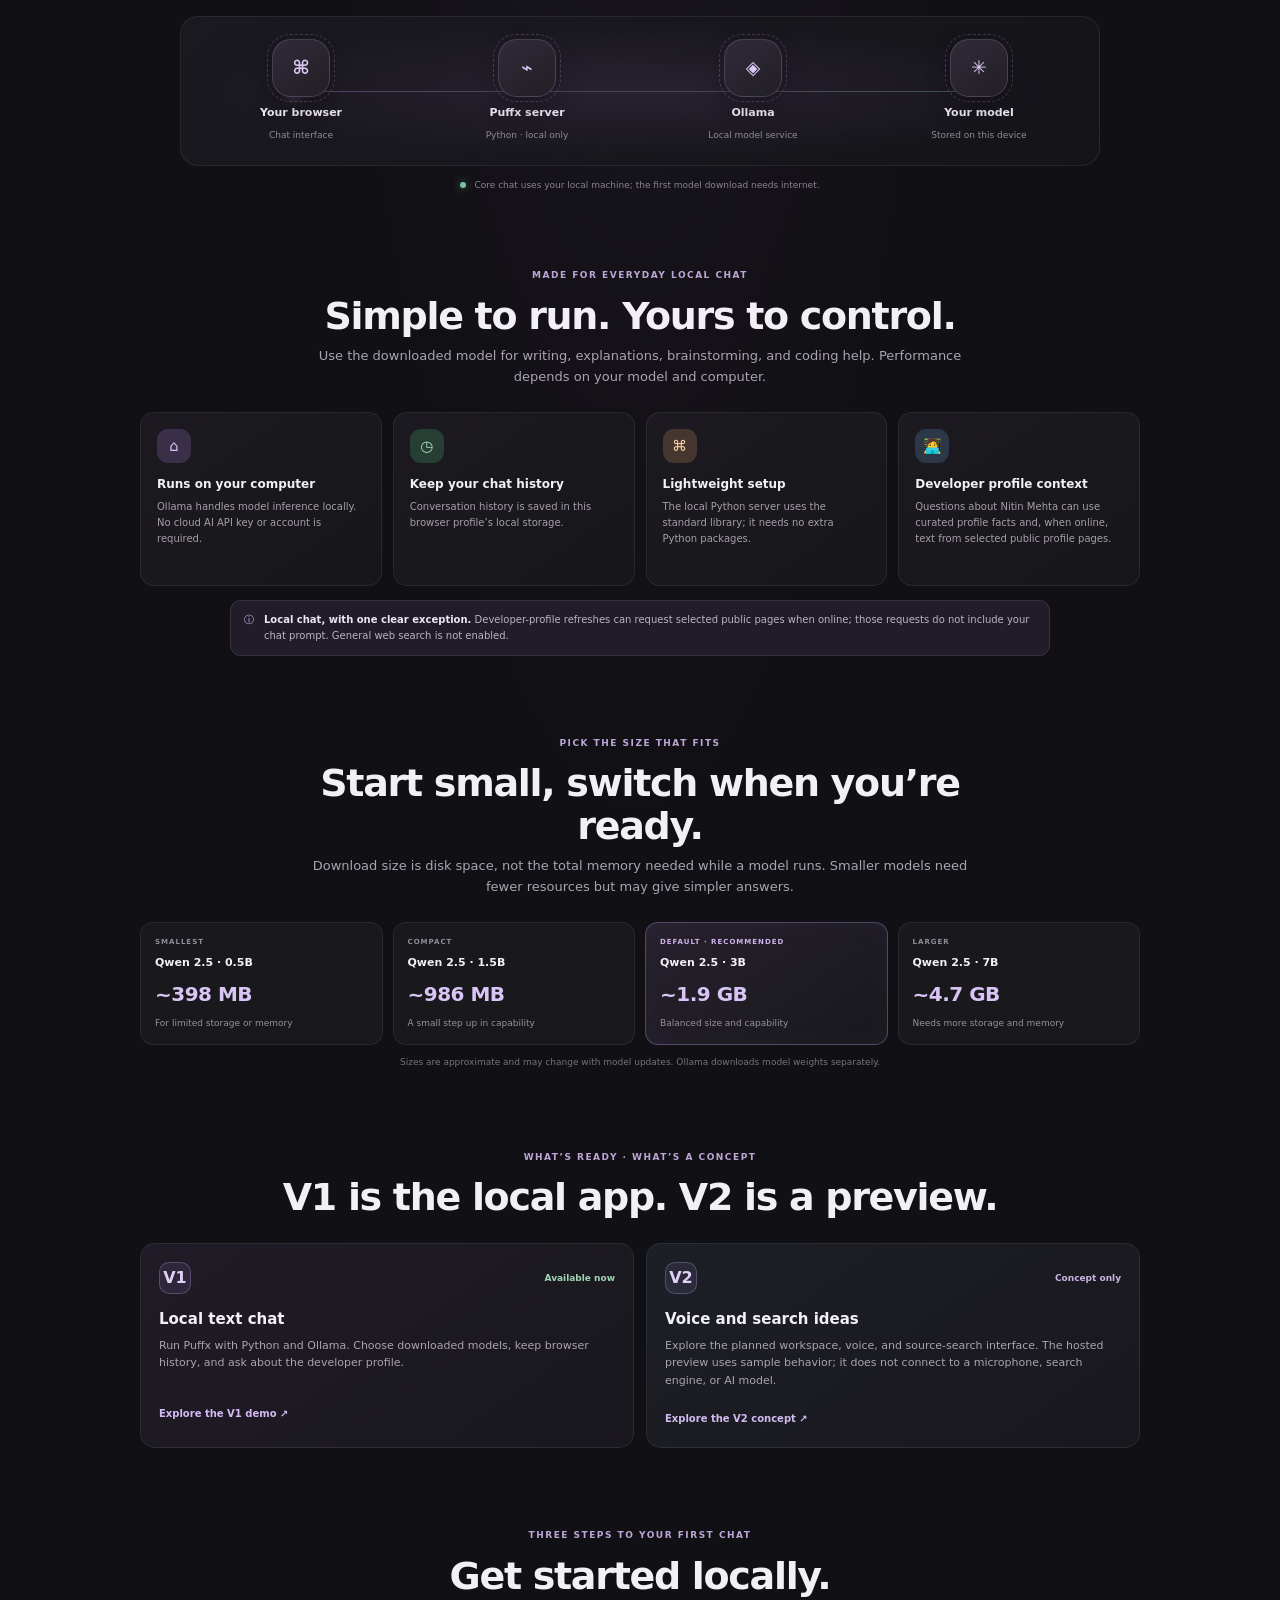
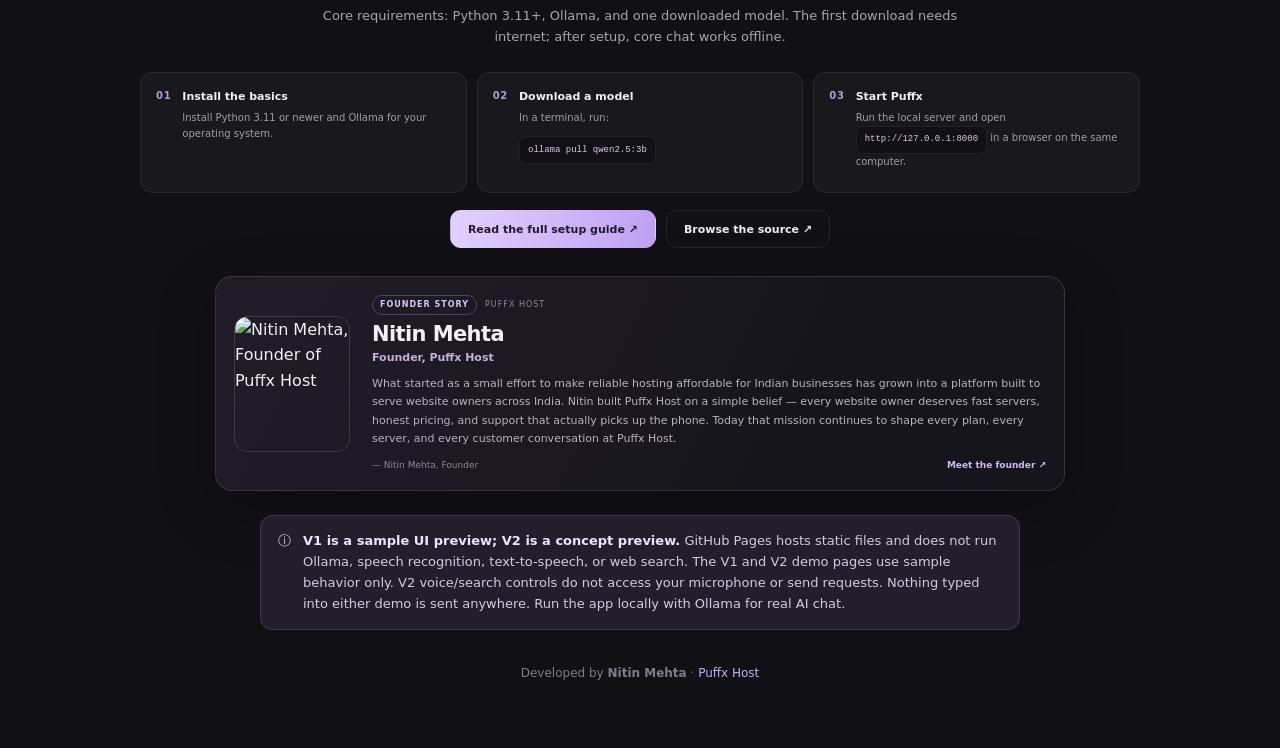
==== commit 3e395c34: "Expand the homepage with local AI flow and product details" ====
--- a/docs/index.html
+++ b/docs/index.html
@@ -57,6 +57,18 @@
     @media(prefers-reduced-motion:reduce){*,*::before,*::after{animation-duration:.01ms!important;animation-iteration-count:1!important;scroll-behavior:auto!important;transition-duration:.01ms!important}}
     .founder-story{display:grid;grid-template-columns:116px minmax(0,1fr);gap:22px;align-items:center;max-width:850px;margin:28px auto 0;padding:18px;border:1px solid #d2b8ff27;border-radius:17px;background:linear-gradient(115deg,#211d27,#17151c 68%);box-shadow:0 18px 55px #0004}.founder-photo{width:116px;height:136px;object-fit:cover;object-position:center 34%;border:1px solid #ffffff22;border-radius:13px}.founder-label{display:flex;gap:8px;align-items:center}.founder-label span:first-child{padding:3px 7px;border:1px solid #d2b8ff44;border-radius:999px;color:#d8c4f4;font-size:8px;line-height:1.4;letter-spacing:1px;font-weight:800}.founder-label span:last-child{color:#8f8797;font-size:8px;letter-spacing:1px}.founder-copy h2{margin:7px 0 0;font-size:21px;line-height:1.2;letter-spacing:-.6px}.founder-role{margin:2px 0 9px;color:#c4b0dc;font-size:11px;font-weight:650}.founder-text{margin:0;color:#b9b2c0;font-size:11px;line-height:1.65}.founder-bottom{display:flex;justify-content:space-between;align-items:center;gap:10px;margin-top:10px;color:#8f8797;font-size:9px}.founder-bottom a{color:#d0b9f2;text-decoration:none;font-weight:700}.founder-bottom a:hover{text-decoration:underline}
     @media(max-width:600px){.founder-story{grid-template-columns:78px minmax(0,1fr);gap:13px;margin-top:20px;padding:12px}.founder-photo{width:78px;height:98px;border-radius:10px}.founder-copy h2{font-size:17px}.founder-text{font-size:10px;line-height:1.5}.founder-bottom{align-items:flex-start;flex-direction:column;gap:3px}}
+
+    .site-nav{display:flex;align-items:center;gap:18px;margin-left:auto}.site-nav a{color:#aaa4b2;text-decoration:none;font-size:11px;font-weight:650;transition:color .2s}.site-nav a:hover{color:#eadfff}
+    .info-section{max-width:1000px;margin:68px auto 0}.section-heading{max-width:720px;margin:0 auto 24px;text-align:center}.section-eyebrow{color:#bda6d7;font-size:9px;font-weight:800;letter-spacing:1.5px}.section-heading h2{margin:9px 0 9px;font-size:clamp(26px,4vw,38px);line-height:1.12;letter-spacing:-1.3px}.section-heading p{margin:0 auto;color:var(--muted);font-size:13px;max-width:660px}
+    .flow-stage{position:relative;display:grid;grid-template-columns:repeat(4,minmax(0,1fr));gap:14px;align-items:center;max-width:920px;margin:28px auto 0;padding:22px 14px;border:1px solid #ffffff12;border-radius:18px;background:radial-gradient(ellipse at 50% 50%,#33293d9c,transparent 65%),linear-gradient(135deg,#1b1920,#151419);overflow:hidden}.flow-line{position:absolute;left:12%;right:12%;top:50%;height:1px;background:linear-gradient(90deg,#b793e055,#d8c5f333,#92d3b455);box-shadow:0 0 16px #c5a0ef22}.flow-signal{position:absolute;top:calc(50% - 3px);left:12%;z-index:1;width:6px;height:6px;border-radius:50%;background:#e6d5ff;box-shadow:0 0 12px 4px #cba8ff77;animation:signalTravel 4s ease-in-out infinite}.flow-node{position:relative;z-index:2;display:flex;flex-direction:column;align-items:center;gap:7px;min-width:0;text-align:center}.flow-orbit{position:relative;width:58px;height:58px;display:grid;place-items:center;border:1px solid #d2b8ff31;border-radius:19px;background:linear-gradient(145deg,#312a38,#211f25);box-shadow:0 10px 25px #0004;color:#dcc8f5;font-size:19px}.flow-orbit:before{content:"";position:absolute;inset:-6px;border:1px dashed #b88fe344;border-radius:23px;animation:orbitTurn 18s linear infinite}.flow-node strong{color:#eee7f5;font-size:11px}.flow-node small{color:#908a96;font-size:9px}.flow-caption{display:flex;justify-content:center;align-items:center;gap:8px;margin:12px 0 0;color:#89828f;font-size:9px;text-align:center}.flow-caption span{width:6px;height:6px;border-radius:50%;background:#74c69d;box-shadow:0 0 9px #74c69d88}
+    .feature-grid{display:grid;grid-template-columns:repeat(4,minmax(0,1fr));gap:11px}.feature-card{min-height:174px;padding:16px;border:1px solid #ffffff12;border-radius:14px;background:linear-gradient(145deg,#1c1a20,#17161a);transition:transform .2s,border-color .2s,background .2s}.feature-card:hover{transform:translateY(-3px);border-color:#d2b8ff38;background:linear-gradient(145deg,#231f29,#19171d)}.feature-icon{width:34px;height:34px;display:grid;place-items:center;border-radius:11px;font-size:15px}.lilac-icon{background:#392f49;color:#d9c3ff}.mint-icon{background:#273e34;color:#a7e2c9}.peach-icon{background:#45372f;color:#ffd0a7}.blue-icon{background:#2c3748;color:#b5cdf4}.feature-card h3{margin:12px 0 5px;font-size:12px}.feature-card p{margin:0;color:#a59eaa;font-size:10px;line-height:1.6}.privacy-note{display:flex;gap:10px;align-items:flex-start;max-width:820px;margin:14px auto 0;padding:11px 13px;border:1px solid #c9adf322;border-radius:11px;background:#211c28;color:#bcb3c4;font-size:10px}.privacy-note>span{color:#d2b8ff}.privacy-note p{margin:0;line-height:1.6}.privacy-note strong{color:#ede4f5}
+    .model-section{margin-top:72px}.model-grid{display:grid;grid-template-columns:repeat(4,minmax(0,1fr));gap:10px}.model-card{display:flex;flex-direction:column;gap:6px;padding:14px;border:1px solid #ffffff12;border-radius:13px;background:#19181d}.model-card>span{color:#928b98;font-size:7px;font-weight:800;letter-spacing:1px}.model-card strong{font-size:11px}.model-card b{color:#d9c5f5;font-size:20px;letter-spacing:-.5px}.model-card small{color:#96909b;font-size:9px}.model-card.recommended{border-color:#d2b8ff48;background:linear-gradient(145deg,#26212d,#19181d);box-shadow:inset 0 0 28px #b58bff0a}.model-card.recommended>span{color:#cdb2ec}.model-footnote{margin:10px 0 0;color:#77717c;font-size:9px;text-align:center}
+    .versions-section{margin-top:72px}.version-grid{display:grid;grid-template-columns:repeat(2,minmax(0,1fr));gap:12px}.version-card{padding:18px;border:1px solid #ffffff14;border-radius:15px;background:linear-gradient(145deg,#201c27,#19171d)}.concept-card{background:linear-gradient(145deg,#1c2026,#19171d)}.version-top{display:flex;justify-content:space-between;align-items:center}.version-top span{width:32px;height:32px;display:grid;place-items:center;border:1px solid #cdb1ff44;border-radius:10px;background:#b995ff18;color:#e1d0f8;font-weight:800}.version-top b{color:#9fd5b4;font-size:9px}.concept-card .version-top b{color:#c9b3e4}.version-card h3{margin:13px 0 6px;font-size:15px}.version-card p{min-height:48px;margin:0 0 14px;color:#aaa3b0;font-size:11px;line-height:1.6}.version-card a{color:#d3baf3;text-decoration:none;font-size:10px;font-weight:750}.version-card a:hover{text-decoration:underline}
+    .setup-section{margin-top:72px}.setup-grid{display:grid;grid-template-columns:repeat(3,minmax(0,1fr));gap:10px}.setup-step{display:flex;gap:11px;padding:15px;border:1px solid #ffffff12;border-radius:13px;background:#19181d}.setup-step>span{color:#b796dd;font-size:10px;font-weight:800;letter-spacing:.7px}.setup-step h3{margin:0 0 5px;font-size:11px}.setup-step p{margin:0 0 8px;color:#a49da9;font-size:10px;line-height:1.55}.setup-step code{display:inline-block;padding:6px 8px;border:1px solid #ffffff12;border-radius:7px;background:#111014;color:#dcc8f5;font-size:9px;white-space:nowrap}.setup-actions{display:flex;justify-content:center;gap:10px;flex-wrap:wrap;margin:17px 0 0}.setup-actions .button{min-height:38px;font-size:11px}
+    @keyframes signalTravel{0%{left:12%;opacity:0}12%{opacity:1}88%{opacity:1}100%{left:88%;opacity:0}}@keyframes orbitTurn{to{transform:rotate(360deg)}}
+    @media(max-width:900px){.feature-grid{grid-template-columns:repeat(2,minmax(0,1fr))}.model-grid{grid-template-columns:repeat(2,minmax(0,1fr))}.flow-stage{gap:6px}}
+    @media(max-width:650px){.wrap{width:min(100% - 22px,1180px)}header{align-items:flex-start;flex-wrap:wrap;margin-bottom:35px}.site-nav{order:3;width:100%;gap:16px;overflow-x:auto;padding:5px 0}.site-nav a{white-space:nowrap}.info-section,.model-section,.versions-section,.setup-section{margin-top:48px}.section-heading{margin-bottom:17px}.section-heading p{font-size:12px}.flow-stage{grid-template-columns:repeat(2,minmax(0,1fr));gap:22px;padding:17px 10px}.flow-line,.flow-signal{display:none}.flow-orbit{width:50px;height:50px;border-radius:16px}.flow-orbit:before{inset:-5px;border-radius:20px}.flow-node strong{font-size:10px}.feature-grid{gap:8px}.feature-card{min-height:160px;padding:12px}.feature-card h3{font-size:11px}.feature-card p{font-size:9px}.privacy-note{font-size:9px}.version-grid,.setup-grid{grid-template-columns:1fr}.version-card p{min-height:0}.model-grid{gap:8px}.model-card{padding:11px}.model-card b{font-size:17px}.setup-step{padding:13px}}
+    @media(prefers-reduced-motion:reduce){.flow-signal,.flow-orbit:before{animation:none!important}.feature-card{transition:none!important}}
   </style>
 </head>
 <body>
@@ -64,6 +76,7 @@
     <header>
       <div class="mark" aria-hidden="true">✳</div>
       <div class="brand">Puffx Ofline GPT<small>Powered by Puffx Host</small></div>
+      <nav class="site-nav" aria-label="Page sections"><a href="#how-it-works">How it works</a><a href="#features">Features</a><a href="#models">Models</a><a href="#quick-setup">Quick setup</a></nav>
     </header>
     <section class="hero" aria-labelledby="title">
       <span class="eyebrow"><i aria-hidden="true"></i> V1 live visual demo · V2 concept preview</span>
@@ -80,6 +93,76 @@
       <span class="preview-hint">V1 preview · click to try ↗</span>
       <img src="puffx-ui-motion.svg" alt="Animated preview of the Puffx Ofline GPT chat interface. Click to open the interactive chat demo.">
     </button>
+    <section class="info-section flow-section" id="how-it-works" aria-labelledby="flow-title">
+      <div class="section-heading">
+        <span class="section-eyebrow">ON-DEVICE BY DESIGN</span>
+        <h2 id="flow-title">A short, local route from prompt to reply.</h2>
+        <p>Your browser talks to the Puffx server on this computer. The server passes the prompt to Ollama, which runs the model stored on your device.</p>
+      </div>
+      <div class="flow-stage" role="img" aria-label="Local flow: browser, Puffx Python server, Ollama, and a model stored on this device">
+        <span class="flow-line" aria-hidden="true"></span><span class="flow-signal" aria-hidden="true"></span>
+        <div class="flow-node"><span class="flow-orbit"><b>⌘</b></span><strong>Your browser</strong><small>Chat interface</small></div>
+        <div class="flow-node"><span class="flow-orbit"><b>⌁</b></span><strong>Puffx server</strong><small>Python · local only</small></div>
+        <div class="flow-node"><span class="flow-orbit"><b>◈</b></span><strong>Ollama</strong><small>Local model service</small></div>
+        <div class="flow-node"><span class="flow-orbit"><b>✳</b></span><strong>Your model</strong><small>Stored on this device</small></div>
+      </div>
+      <p class="flow-caption"><span></span> Core chat uses your local machine; the first model download needs internet.</p>
+    </section>
+
+    <section class="info-section" id="features" aria-labelledby="features-title">
+      <div class="section-heading">
+        <span class="section-eyebrow">MADE FOR EVERYDAY LOCAL CHAT</span>
+        <h2 id="features-title">Simple to run. Yours to control.</h2>
+        <p>Use the downloaded model for writing, explanations, brainstorming, and coding help. Performance depends on your model and computer.</p>
+      </div>
+      <div class="feature-grid">
+        <article class="feature-card"><span class="feature-icon lilac-icon">⌂</span><h3>Runs on your computer</h3><p>Ollama handles model inference locally. No cloud AI API key or account is required.</p></article>
+        <article class="feature-card"><span class="feature-icon mint-icon">◷</span><h3>Keep your chat history</h3><p>Conversation history is saved in this browser profile’s local storage.</p></article>
+        <article class="feature-card"><span class="feature-icon peach-icon">⌘</span><h3>Lightweight setup</h3><p>The local Python server uses the standard library; it needs no extra Python packages.</p></article>
+        <article class="feature-card"><span class="feature-icon blue-icon">🧑‍💻</span><h3>Developer profile context</h3><p>Questions about Nitin Mehta can use curated profile facts and, when online, text from selected public profile pages.</p></article>
+      </div>
+      <div class="privacy-note"><span aria-hidden="true">ⓘ</span><p><strong>Local chat, with one clear exception.</strong> Developer-profile refreshes can request selected public pages when online; those requests do not include your chat prompt. General web search is not enabled.</p></div>
+    </section>
+
+    <section class="info-section model-section" id="models" aria-labelledby="models-title">
+      <div class="section-heading">
+        <span class="section-eyebrow">PICK THE SIZE THAT FITS</span>
+        <h2 id="models-title">Start small, switch when you’re ready.</h2>
+        <p>Download size is disk space, not the total memory needed while a model runs. Smaller models need fewer resources but may give simpler answers.</p>
+      </div>
+      <div class="model-grid">
+        <article class="model-card"><span>SMALLEST</span><strong>Qwen 2.5 · 0.5B</strong><b>~398 MB</b><small>For limited storage or memory</small></article>
+        <article class="model-card"><span>COMPACT</span><strong>Qwen 2.5 · 1.5B</strong><b>~986 MB</b><small>A small step up in capability</small></article>
+        <article class="model-card recommended"><span>DEFAULT · RECOMMENDED</span><strong>Qwen 2.5 · 3B</strong><b>~1.9 GB</b><small>Balanced size and capability</small></article>
+        <article class="model-card"><span>LARGER</span><strong>Qwen 2.5 · 7B</strong><b>~4.7 GB</b><small>Needs more storage and memory</small></article>
+      </div>
+      <p class="model-footnote">Sizes are approximate and may change with model updates. Ollama downloads model weights separately.</p>
+    </section>
+
+    <section class="info-section versions-section" aria-labelledby="versions-title">
+      <div class="section-heading">
+        <span class="section-eyebrow">WHAT’S READY · WHAT’S A CONCEPT</span>
+        <h2 id="versions-title">V1 is the local app. V2 is a preview.</h2>
+      </div>
+      <div class="version-grid">
+        <article class="version-card"><div class="version-top"><span>V1</span><b>Available now</b></div><h3>Local text chat</h3><p>Run Puffx with Python and Ollama. Choose downloaded models, keep browser history, and ask about the developer profile.</p><a href="v1-preview.html">Explore the V1 demo ↗</a></article>
+        <article class="version-card concept-card"><div class="version-top"><span>V2</span><b>Concept only</b></div><h3>Voice and search ideas</h3><p>Explore the planned workspace, voice, and source-search interface. The hosted preview uses sample behavior; it does not connect to a microphone, search engine, or AI model.</p><a href="v2-preview.html">Explore the V2 concept ↗</a></article>
+      </div>
+    </section>
+
+    <section class="info-section setup-section" id="quick-setup" aria-labelledby="setup-title">
+      <div class="section-heading">
+        <span class="section-eyebrow">THREE STEPS TO YOUR FIRST CHAT</span>
+        <h2 id="setup-title">Get started locally.</h2>
+        <p>Core requirements: Python 3.11+, Ollama, and one downloaded model. The first download needs internet; after setup, core chat works offline.</p>
+      </div>
+      <div class="setup-grid">
+        <article class="setup-step"><span>01</span><div><h3>Install the basics</h3><p>Install Python 3.11 or newer and Ollama for your operating system.</p></div></article>
+        <article class="setup-step"><span>02</span><div><h3>Download a model</h3><p>In a terminal, run:</p><code>ollama pull qwen2.5:3b</code></div></article>
+        <article class="setup-step"><span>03</span><div><h3>Start Puffx</h3><p>Run the local server and open <code>http://127.0.0.1:8000</code> in a browser on the same computer.</p></div></article>
+      </div>
+      <div class="setup-actions"><a class="button primary" href="https://github.com/puffxhost/Puffx-Offline-GPT#-installation">Read the full setup guide ↗</a><a class="button" href="https://github.com/puffxhost/Puffx-Offline-GPT">Browse the source ↗</a></div>
+    </section>
     <section class="founder-story" id="founder-story" aria-labelledby="founder-story-title">
       <img class="founder-photo" src="https://puffxhost.com/assets/nitin.jpg" alt="Nitin Mehta, Founder of Puffx Host" loading="lazy">
       <div class="founder-copy">
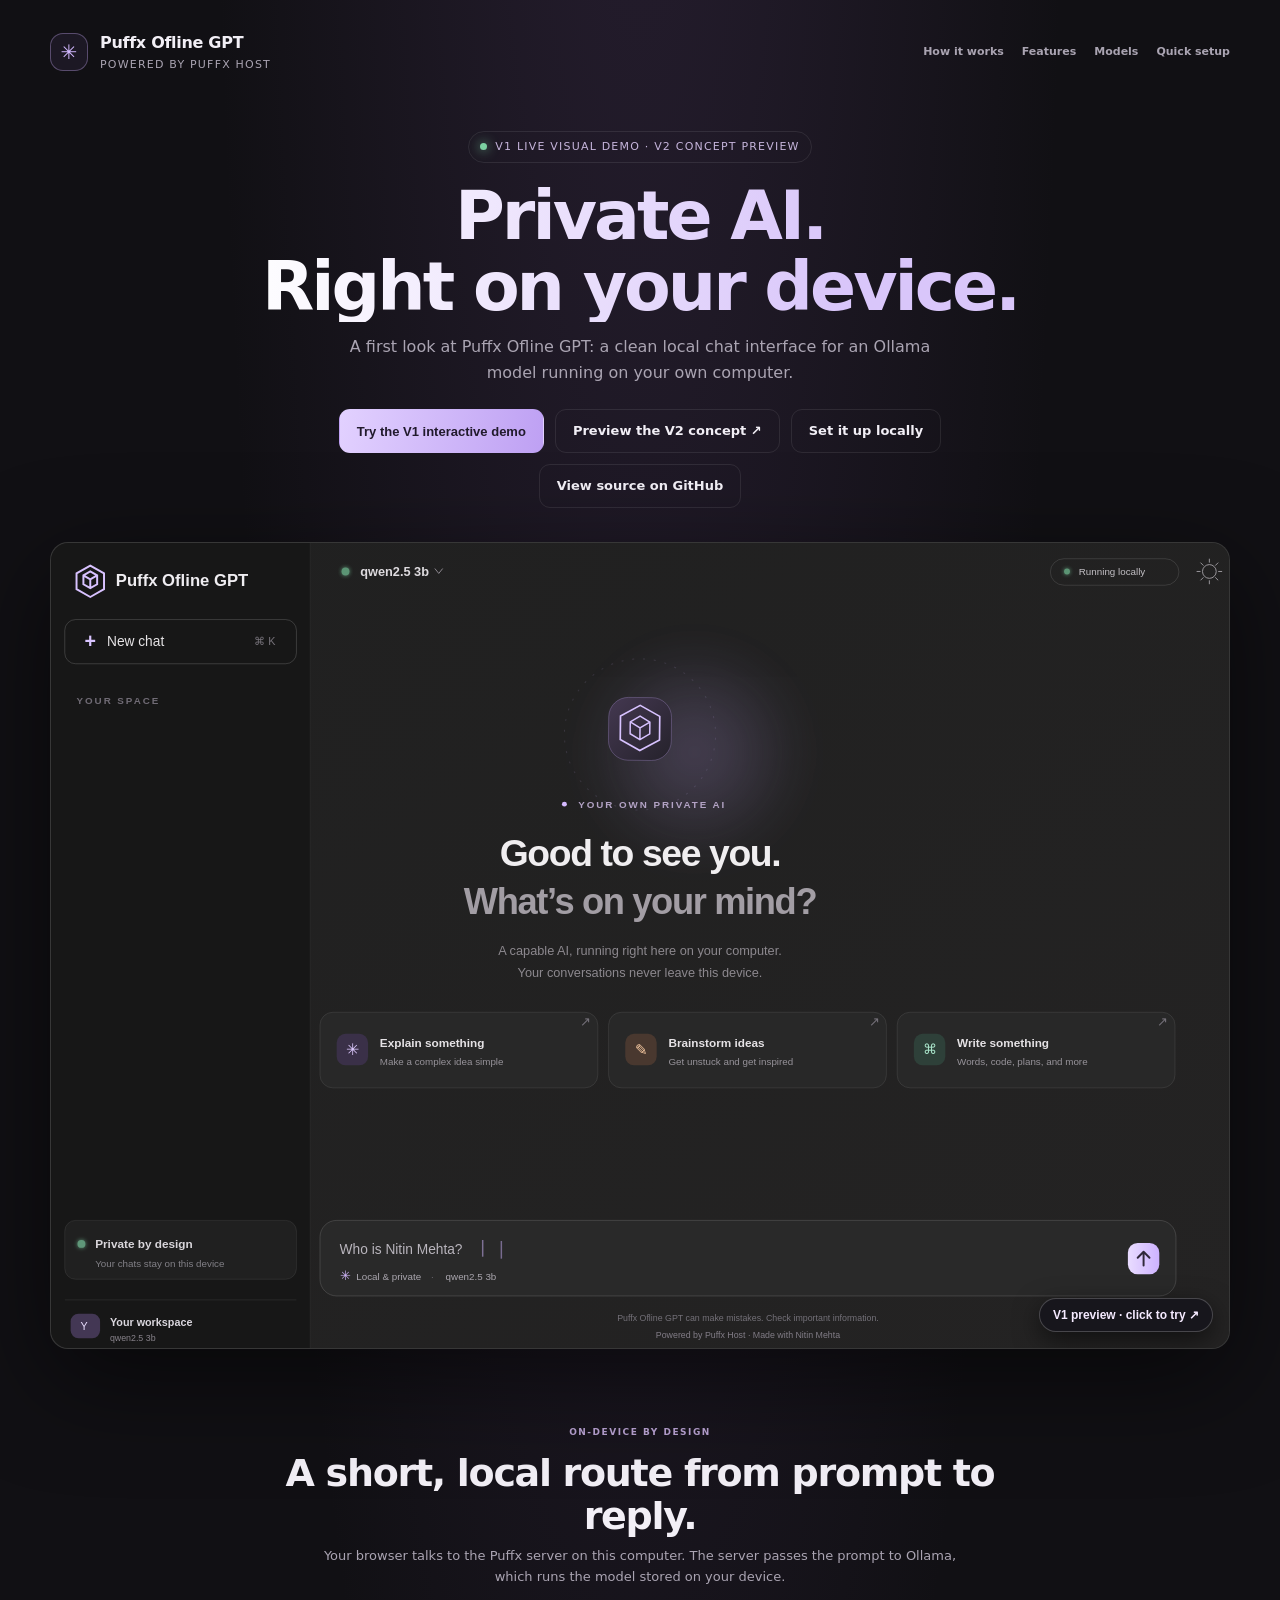
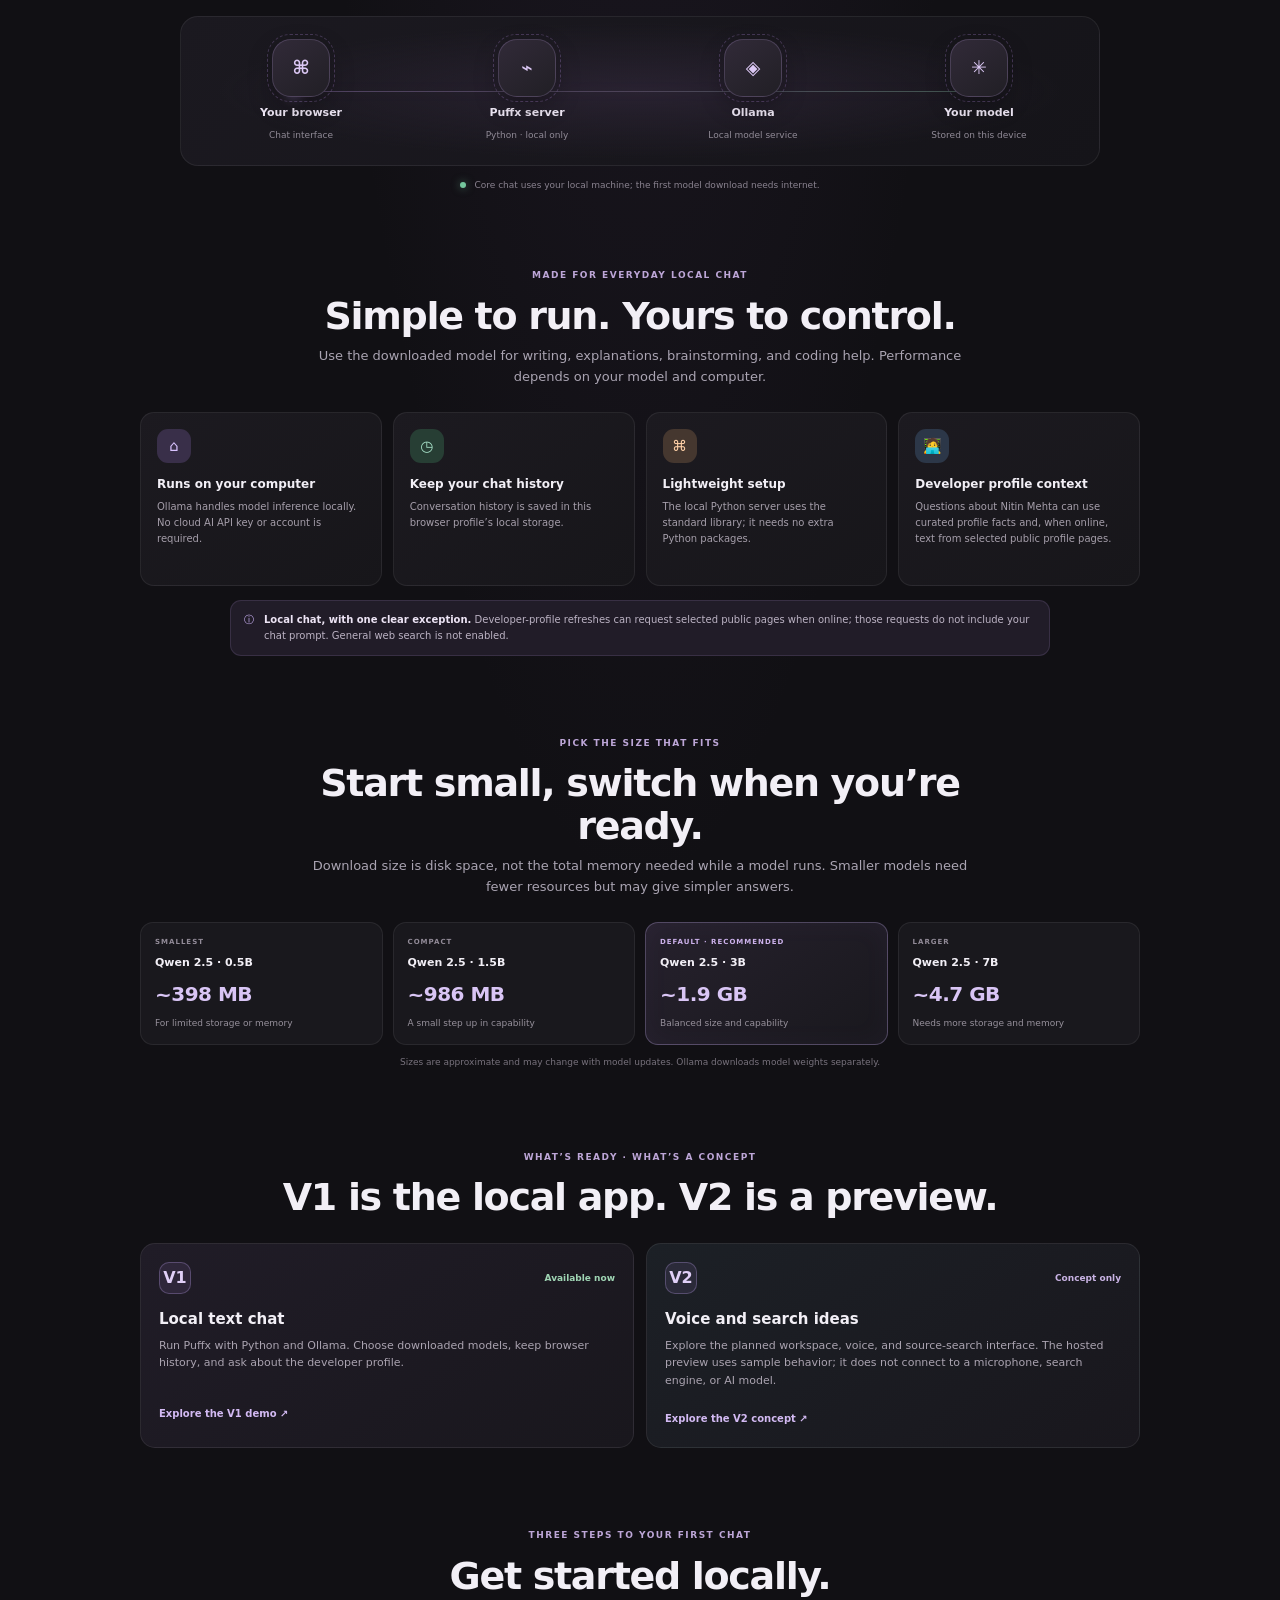
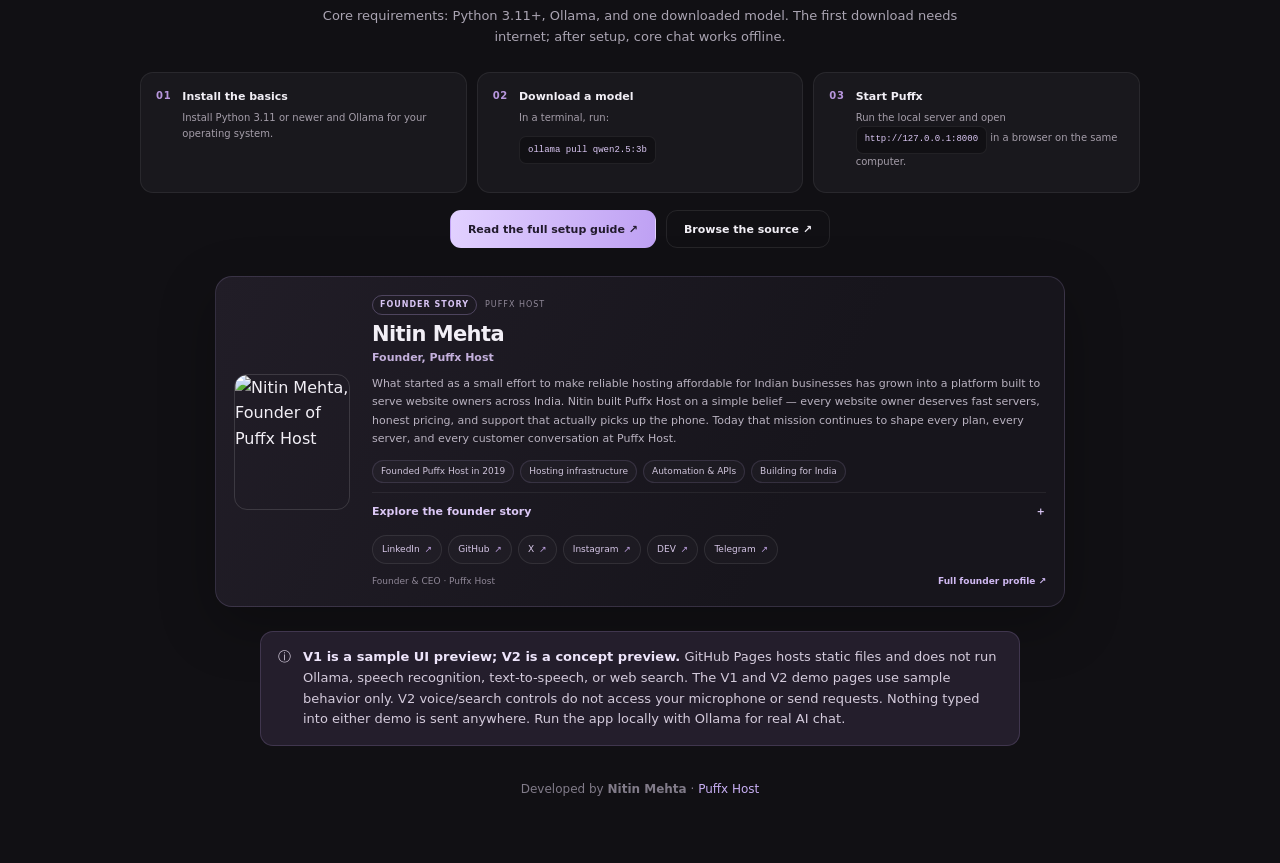
==== commit c8d3cb5f: "Enrich founder story and add verified social profile links" ====
--- a/docs/index.html
+++ b/docs/index.html
@@ -69,6 +69,11 @@
     @media(max-width:900px){.feature-grid{grid-template-columns:repeat(2,minmax(0,1fr))}.model-grid{grid-template-columns:repeat(2,minmax(0,1fr))}.flow-stage{gap:6px}}
     @media(max-width:650px){.wrap{width:min(100% - 22px,1180px)}header{align-items:flex-start;flex-wrap:wrap;margin-bottom:35px}.site-nav{order:3;width:100%;gap:16px;overflow-x:auto;padding:5px 0}.site-nav a{white-space:nowrap}.info-section,.model-section,.versions-section,.setup-section{margin-top:48px}.section-heading{margin-bottom:17px}.section-heading p{font-size:12px}.flow-stage{grid-template-columns:repeat(2,minmax(0,1fr));gap:22px;padding:17px 10px}.flow-line,.flow-signal{display:none}.flow-orbit{width:50px;height:50px;border-radius:16px}.flow-orbit:before{inset:-5px;border-radius:20px}.flow-node strong{font-size:10px}.feature-grid{gap:8px}.feature-card{min-height:160px;padding:12px}.feature-card h3{font-size:11px}.feature-card p{font-size:9px}.privacy-note{font-size:9px}.version-grid,.setup-grid{grid-template-columns:1fr}.version-card p{min-height:0}.model-grid{gap:8px}.model-card{padding:11px}.model-card b{font-size:17px}.setup-step{padding:13px}}
     @media(prefers-reduced-motion:reduce){.flow-signal,.flow-orbit:before{animation:none!important}.feature-card{transition:none!important}}
+  
+    .founder-highlights{display:flex;flex-wrap:wrap;gap:6px;margin:12px 0 9px}.founder-highlights span{padding:5px 8px;border:1px solid #d2b8ff22;border-radius:999px;background:#ffffff06;color:#d0c5dc;font-size:9px;line-height:1.2}
+    .founder-more{margin-top:8px;border-top:1px solid #ffffff10}.founder-more summary{display:flex;justify-content:space-between;align-items:center;gap:12px;padding:10px 0 6px;color:#dbc7f5;font-size:11px;font-weight:750;cursor:pointer;list-style:none}.founder-more summary::-webkit-details-marker{display:none}.founder-more[open] summary span{transform:rotate(45deg)}.founder-more-content{padding:0 0 8px;color:#aaa2b0;font-size:10px;line-height:1.65}.founder-more-content p{margin:7px 0}.founder-more-content blockquote{margin:9px 0 4px;padding:8px 10px;border-left:2px solid #b991eb;background:#ffffff06;color:#e3d9ed;font-size:11px}.founder-attribution{color:#c7b4dc;font-size:9px}.founder-socials{display:flex;flex-wrap:wrap;gap:6px;margin:9px 0}.founder-socials a{display:inline-flex;align-items:center;gap:5px;padding:6px 9px;border:1px solid #ffffff16;border-radius:999px;background:#ffffff05;color:#d7c7e8;text-decoration:none;font-size:9px;transition:background .2s ease,border-color .2s ease,transform .2s ease}.founder-socials a:hover{transform:translateY(-2px);border-color:#c7a5f066;background:#ad84d41b}.founder-socials a span{color:#bda0df}
+    @media(max-width:620px){.founder-highlights span{font-size:8px}.founder-socials{gap:5px}.founder-socials a{padding:6px 8px}}
+    @media(prefers-reduced-motion:reduce){.founder-socials a{transition:none}}
   </style>
 </head>
 <body>
@@ -170,7 +175,25 @@
         <h2 id="founder-story-title">Nitin Mehta</h2>
         <p class="founder-role">Founder, Puffx Host</p>
         <p class="founder-text">What started as a small effort to make reliable hosting affordable for Indian businesses has grown into a platform built to serve website owners across India. Nitin built Puffx Host on a simple belief — every website owner deserves fast servers, honest pricing, and support that actually picks up the phone. Today that mission continues to shape every plan, every server, and every customer conversation at Puffx Host.</p>
-        <div class="founder-bottom"><span>— Nitin Mehta, Founder</span><a href="https://puffxhost.com/founder" target="_blank" rel="noopener noreferrer">Meet the founder ↗</a></div>
+        <div class="founder-highlights" aria-label="Founder profile highlights"><span>Founded Puffx Host in 2019</span><span>Hosting infrastructure</span><span>Automation &amp; APIs</span><span>Building for India</span></div>
+        <details class="founder-more">
+          <summary>Explore the founder story <span aria-hidden="true">＋</span></summary>
+          <div class="founder-more-content">
+            <p>Nitin’s path began with curiosity about digital platforms and online audiences. In 2019, he moved into online business, learning service operations, domains, hosting setup, and payment integrations.</p>
+            <p>That experience led to API-powered tools and Puffx Live Host. The work later grew into Puffx Host: a hosting platform shaped around infrastructure, control panels, billing systems, and automation.</p>
+            <blockquote>“Every website owner deserves fast servers, honest pricing, and support that actually picks up the phone.”</blockquote>
+            <p class="founder-attribution">— Nitin Mehta, Founder &amp; CEO</p>
+          </div>
+        </details>
+        <nav class="founder-socials" aria-label="Nitin Mehta online profiles">
+      <a href="https://linkedin.com/in/nitin-mehta-b68906339/" target="_blank" rel="noopener noreferrer">LinkedIn <span aria-hidden="true">↗</span></a>
+      <a href="https://github.com/puffxhost" target="_blank" rel="noopener noreferrer">GitHub <span aria-hidden="true">↗</span></a>
+      <a href="https://x.com/puffxhost1x" target="_blank" rel="noopener noreferrer">X <span aria-hidden="true">↗</span></a>
+      <a href="https://www.instagram.com/nitinmehta.codes" target="_blank" rel="noopener noreferrer">Instagram <span aria-hidden="true">↗</span></a>
+      <a href="https://dev.to/nitinmehta" target="_blank" rel="noopener noreferrer">DEV <span aria-hidden="true">↗</span></a>
+      <a href="https://t.me/puffxhost1x" target="_blank" rel="noopener noreferrer">Telegram <span aria-hidden="true">↗</span></a>
+    </nav>
+        <div class="founder-bottom"><span>Founder &amp; CEO · Puffx Host</span><a href="https://puffxhost.com/founder" target="_blank" rel="noopener noreferrer">Full founder profile ↗</a></div>
       </div>
     </section>
     <dialog id="demoDialog" aria-labelledby="demoTitle">
